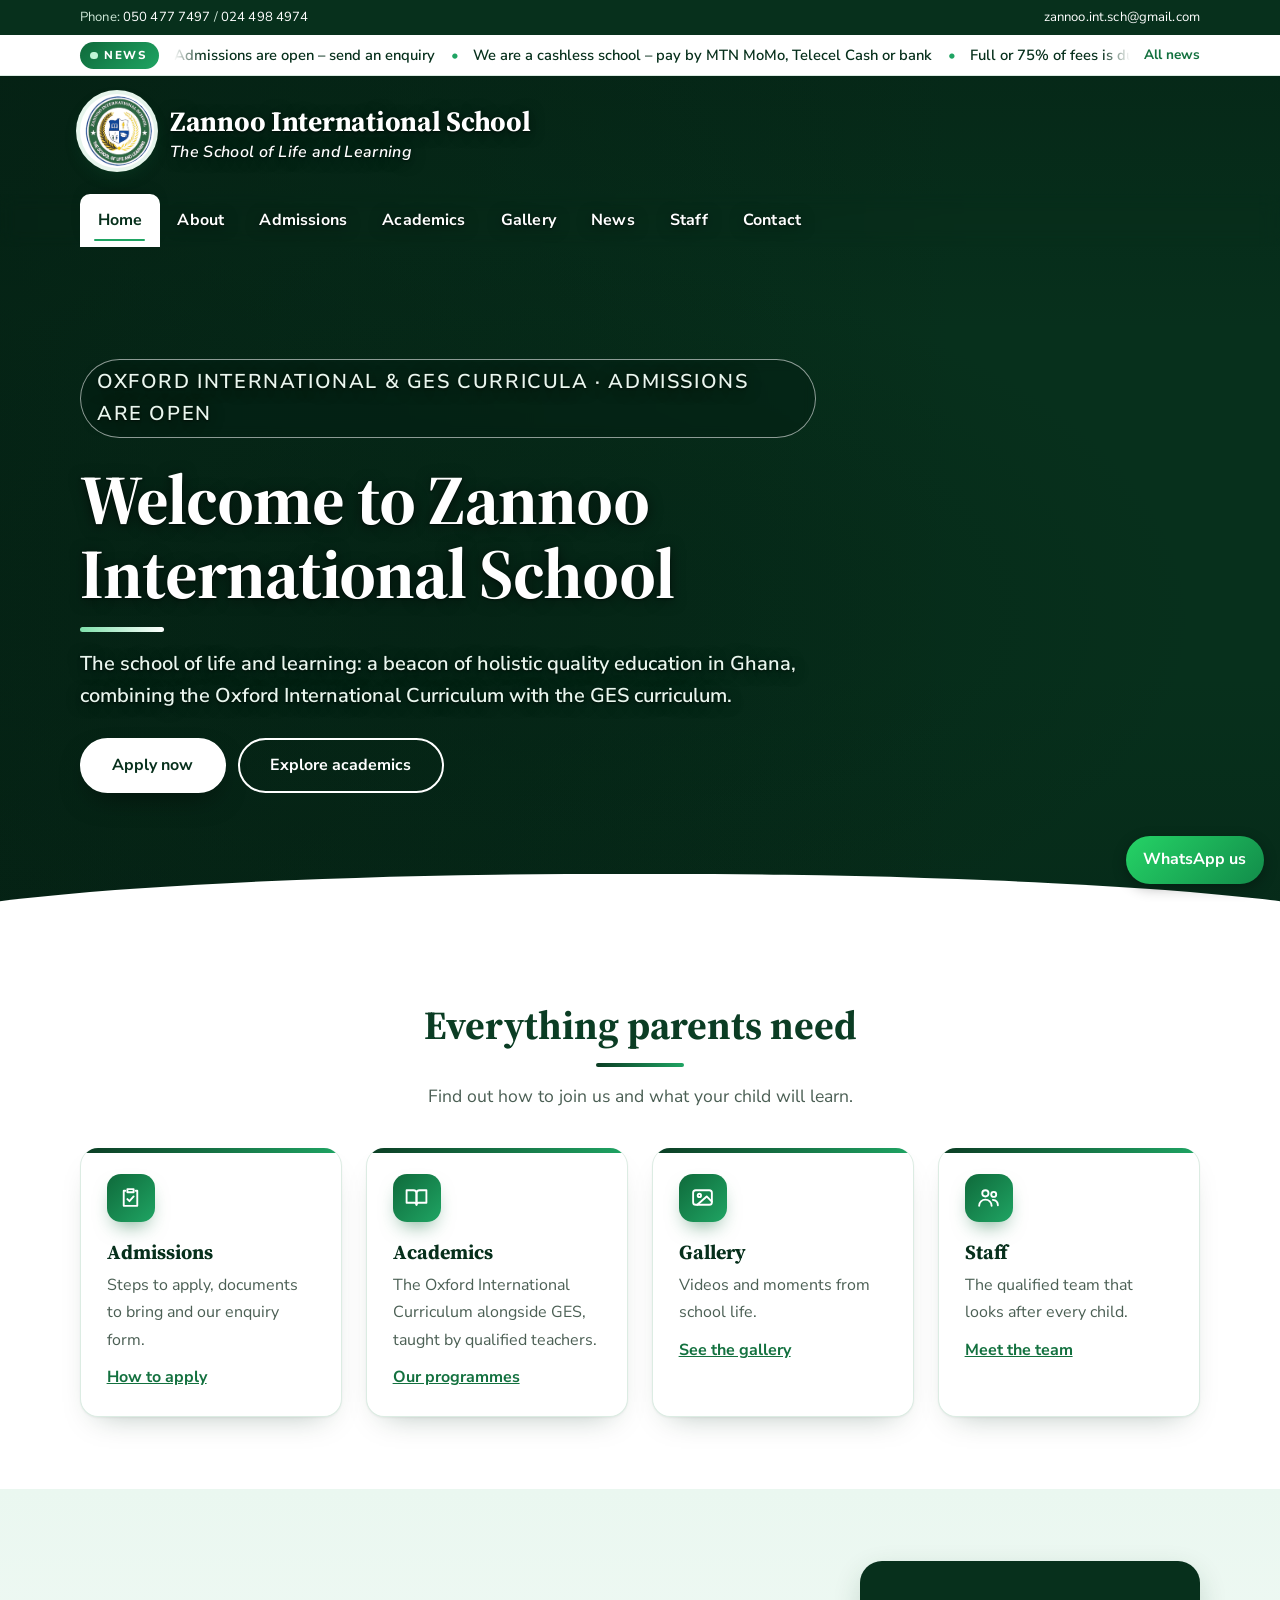
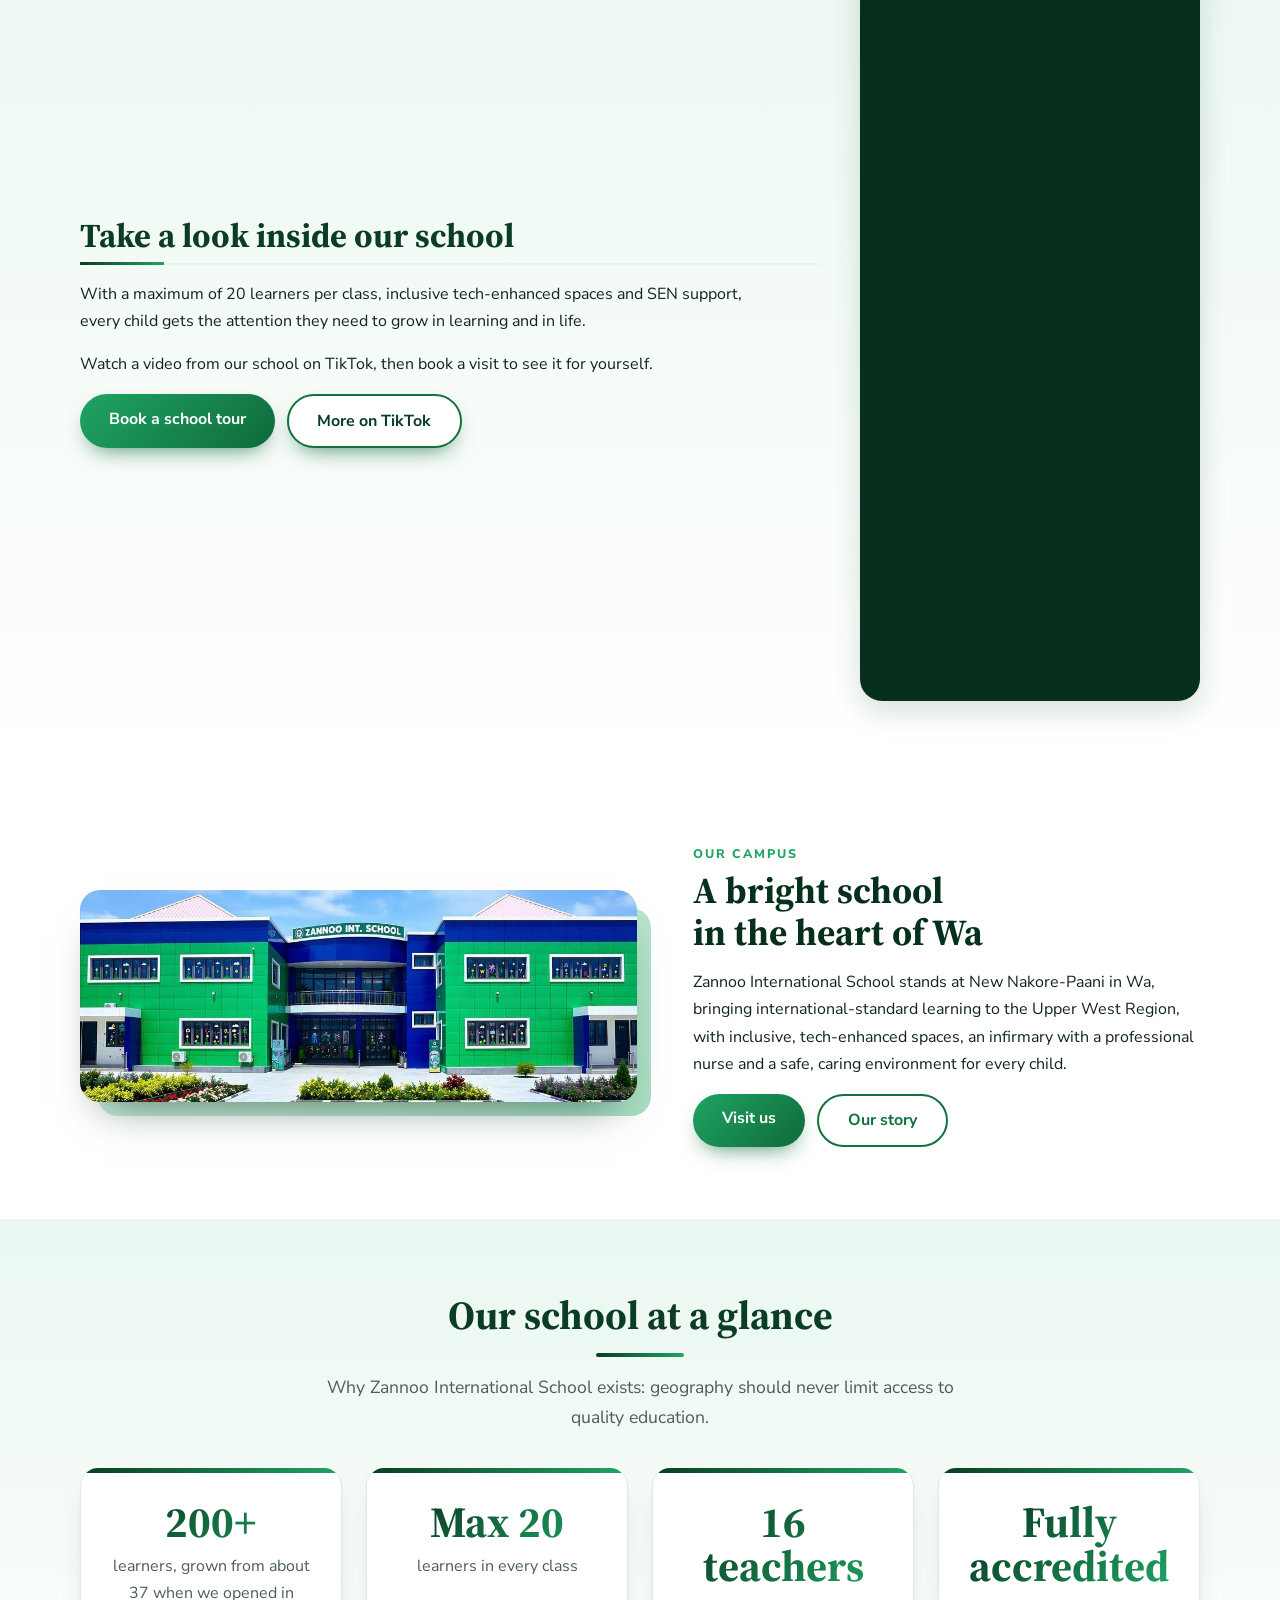
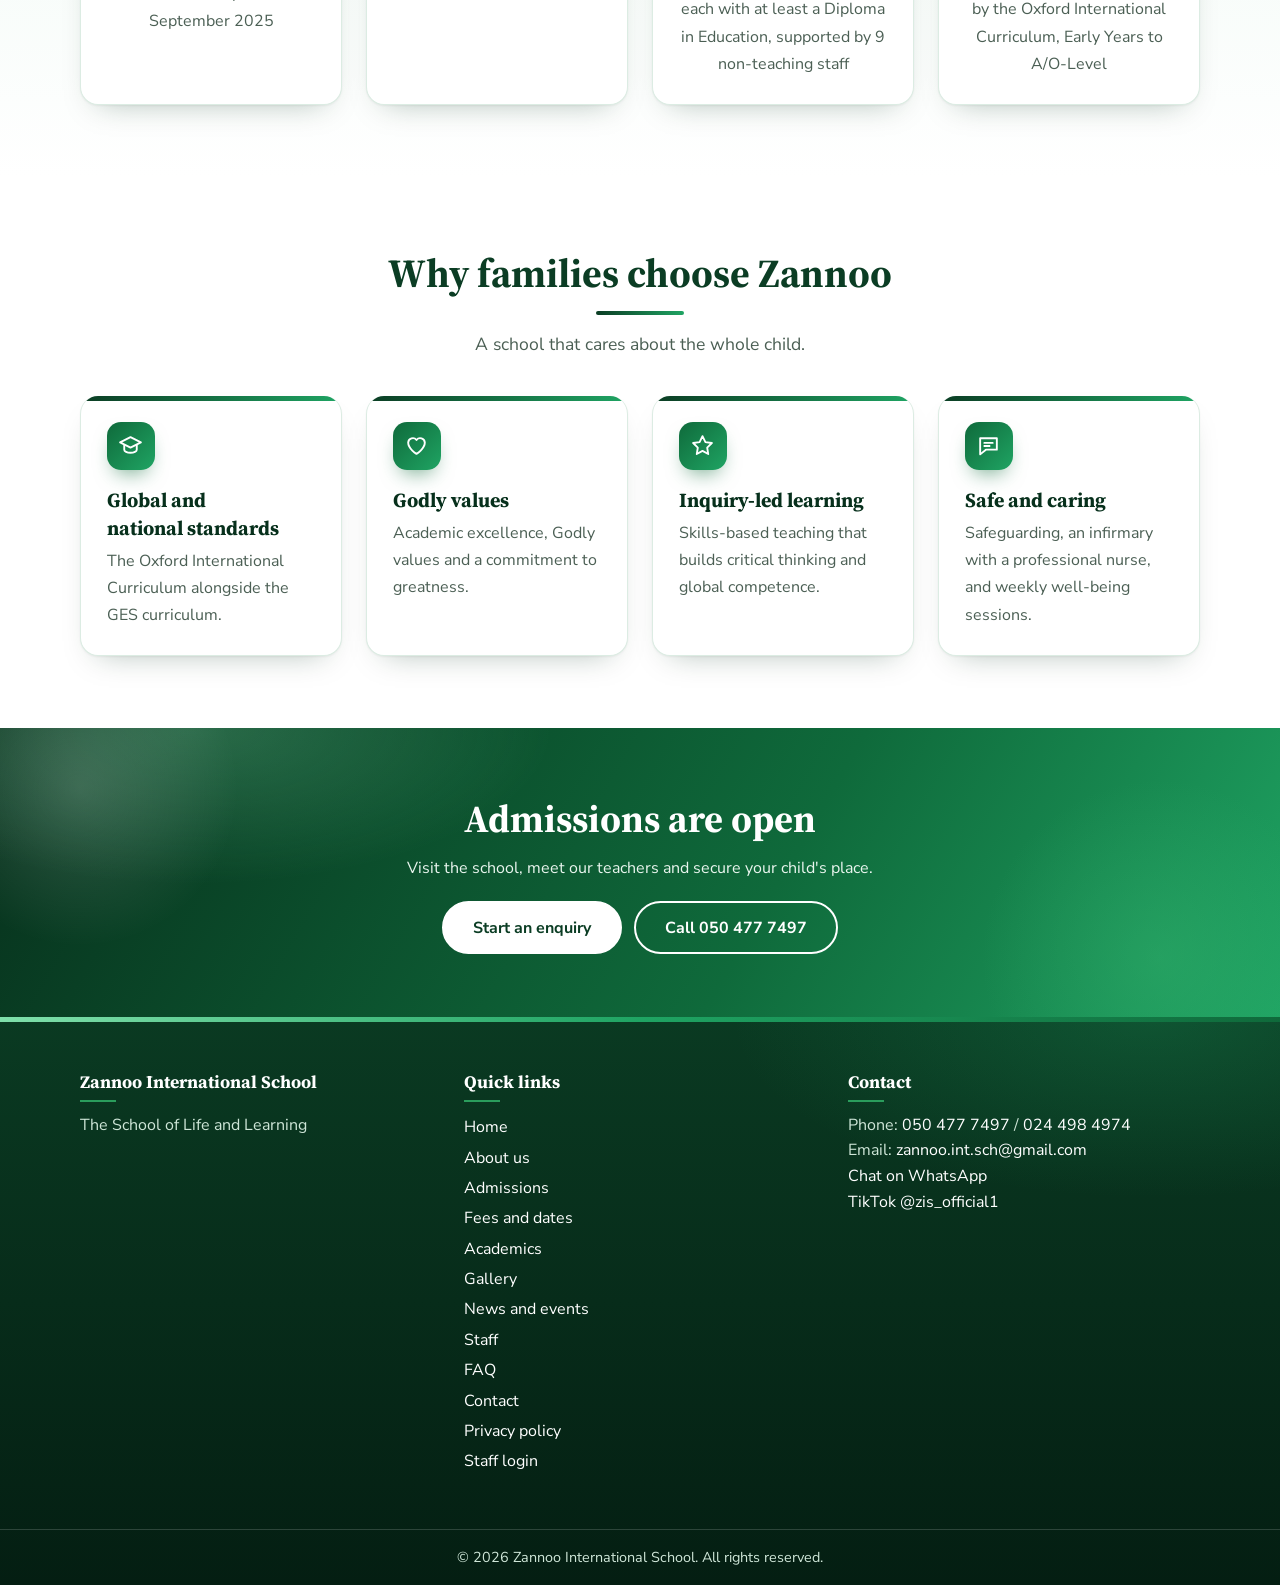
==== index.html @ ec0e0878 "Add files via upload" ====
<!DOCTYPE html>
<html lang="en">
<head>
<meta charset="utf-8">
<meta name="viewport" content="width=device-width, initial-scale=1">
<meta name="theme-color" content="#0b3d24">
<title>Zannoo International School | The School of Life and Learning</title>
<meta name="description" content="Zannoo International School, the school of life and learning. Admissions, academics and school life.">
<meta property="og:type" content="website"><meta property="og:site_name" content="Zannoo International School"><meta property="og:title" content="Zannoo International School | The School of Life and Learning"><meta property="og:description" content="Zannoo International School, the school of life and learning. Admissions, academics and school life.">
<link rel="icon" href="logo.png" type="image/png">
<link rel="preconnect" href="https://fonts.googleapis.com">
<link rel="preconnect" href="https://fonts.gstatic.com" crossorigin>
<link rel="stylesheet" href="https://fonts.googleapis.com/css2?family=Nunito+Sans:wght@400;600;700&family=Source+Serif+4:ital,wght@0,600;0,700;1,400&display=swap">
<link rel="stylesheet" href="styles.css">
</head>
<body>
<a class="skip" href="#main">Skip to content</a>
<div class="topbar"><div class="wrap">
  <span>Phone: <a href="tel:+233504777497">050 477 7497</a> / <a href="tel:+233244984974">024 498 4974</a></span>
  <span><a href="mailto:zannoo.int.sch@gmail.com">zannoo.int.sch@gmail.com</a></span>
</div></div>
<div class="newsbar" role="region" aria-label="School news"><div class="wrap">
  <span class="nb-label">News</span>
  <div class="nb-track"><div class="nb-move">
    <a href="admissions.html#enquire">Admissions are open &ndash; send an enquiry</a>
    <a href="fees.html#pay">We are a cashless school &ndash; pay by MTN MoMo, Telecel Cash or bank</a>
    <a href="fees.html#policy">Full or 75% of fees is due on or before reopening</a>
    <a href="https://www.tiktok.com/@zis_official1" target="_blank" rel="noopener">Follow our school on TikTok @zis_official1</a>
    <a href="admissions.html#uniform">Dress code and school rules</a>
    <a href="admissions.html#enquire" aria-hidden="true" tabindex="-1">Admissions are open &ndash; send an enquiry</a>
    <a href="fees.html#pay" aria-hidden="true" tabindex="-1">We are a cashless school &ndash; pay by MTN MoMo, Telecel Cash or bank</a>
    <a href="fees.html#policy" aria-hidden="true" tabindex="-1">Full or 75% of fees is due on or before reopening</a>
    <a href="https://www.tiktok.com/@zis_official1" target="_blank" rel="noopener" aria-hidden="true" tabindex="-1">Follow our school on TikTok @zis_official1</a>
    <a href="admissions.html#uniform" aria-hidden="true" tabindex="-1">Dress code and school rules</a>
  </div></div>
  <a class="nb-all" href="news.html">All news</a>
</div></div>
<div class="hero">
  <div class="slides" aria-hidden="true">
    <div class="slide s1"><img class="bg" src="hero-building.jpg" alt=""><img class="fg" src="hero-building.jpg" alt="" fetchpriority="high"></div>
    <div class="slide s2"><img class="bg" src="hero-student.jpg" alt=""><img class="fg" src="hero-student.jpg" alt="" loading="lazy"></div>
  </div>
  <!-- To use the school's own video later: upload it here (MP4, under 15 MB) and replace the two images above with:
  <video autoplay muted loop playsinline poster="hero-building.jpg" aria-hidden="true" tabindex="-1"><source src="school.mp4" type="video/mp4"></video> -->
  <div class="in">
<header class="wrap brand">
  <a href="index.html" aria-label="Zannoo International School home"><img src="logo.png" width="68" height="68" alt="Zannoo International School crest"></a>
  <div><h1>Zannoo International School</h1><p>The School of Life and Learning</p></div>
</header>
<nav class="nav" aria-label="Main"><div class="wrap">
  <button class="nav-toggle" aria-expanded="false" aria-controls="menu">Menu</button>
  <ul id="menu"><li><a href="index.html" aria-current="page">Home</a></li><li><a href="about.html">About</a></li><li><a href="admissions.html">Admissions</a></li><li><a href="academics.html">Academics</a></li><li><a href="gallery.html">Gallery</a></li><li><a href="news.html">News</a></li><li><a href="staff.html">Staff</a></li><li><a href="contact.html">Contact</a></li></ul>
</div></nav>
    <div class="wrap hero-body">
      <p class="eyebrow">Oxford International &amp; GES Curricula &middot; Admissions are open</p>
      <h2>Welcome to Zannoo International School</h2>
      <p>The school of life and learning: a beacon of holistic quality education in Ghana, combining the Oxford International Curriculum with the GES curriculum.</p>
      <div class="btns"><a class="btn light" href="admissions.html#enquire">Apply now</a><a class="btn line" href="academics.html">Explore academics</a></div>
    </div>
  </div>
</div>
<main id="main">
<section class="full"><div class="wrap">
  <h3>Everything parents need</h3><p class="lede">Find out how to join us and what your child will learn.</p>
  <div class="cards">
    <div class="card"><span class="ico" aria-hidden="true"><svg viewBox="0 0 24 24"><path d="M9 4h6v3H9z"/><path d="M7 5.5H5.5V20h13V5.5H17"/><path d="M9 13.5l2 2 4-4.5"/></svg></span><h4>Admissions</h4><p>Steps to apply, documents to bring and our enquiry form.</p><a class="more" href="admissions.html">How to apply</a></div>
    <div class="card"><span class="ico" aria-hidden="true"><svg viewBox="0 0 24 24"><path d="M2.5 5h6.5a3 3 0 0 1 3 3v11a2 2 0 0 0-2-2H2.5z"/><path d="M21.5 5H15a3 3 0 0 0-3 3v11a2 2 0 0 1 2-2h7.5z"/></svg></span><h4>Academics</h4><p>The Oxford International Curriculum alongside GES, taught by qualified teachers.</p><a class="more" href="academics.html">Our programmes</a></div>
    <div class="card"><span class="ico" aria-hidden="true"><svg viewBox="0 0 24 24"><rect x="3" y="5" width="18" height="14" rx="2.5"/><circle cx="9" cy="10" r="1.6"/><path d="M21 16l-5-5-9 8"/></svg></span><h4>Gallery</h4><p>Videos and moments from school life.</p><a class="more" href="gallery.html">See the gallery</a></div>
    <div class="card"><span class="ico" aria-hidden="true"><svg viewBox="0 0 24 24"><circle cx="9" cy="8" r="3"/><path d="M3 20c0-3.6 2.7-6 6-6s6 2.4 6 6"/><circle cx="17" cy="9" r="2.4"/><path d="M16.2 14.3c2.9.3 4.8 2.3 4.8 5.2"/></svg></span><h4>Staff</h4><p>The qualified team that looks after every child.</p><a class="more" href="staff.html">Meet the team</a></div>
  </div></div></section>
<section class="full tint"><div class="wrap split">
  <div><h3>Take a look inside our school</h3>
  <p>With a maximum of 20 learners per class, inclusive tech-enhanced spaces and SEN support, every child gets the attention they need to grow in learning and in life.</p>
  <p>Watch a video from our school on TikTok, then book a visit to see it for yourself.</p>
  <div class="btns"><a class="btn" href="admissions.html#enquire">Book a school tour</a><a class="btn" style="background:#fff;color:var(--green-900);border:2px solid var(--green-700)" href="https://www.tiktok.com/@zis_official1" target="_blank" rel="noopener">More on TikTok</a></div></div>
  <div class="tt"><iframe src="https://www.tiktok.com/embed/v2/7689522445824314632" title="Zannoo International School video on TikTok" loading="lazy" allowfullscreen allow="encrypted-media; fullscreen"></iframe></div>
</div></section>
<section class="full"><div class="wrap campus">
  <figure class="frame"><img src="building.jpg" width="990" height="377" alt="The Zannoo International School building at New Nakore-Paani, Wa" loading="lazy"></figure>
  <div><p class="kicker">Our campus</p><h3>A bright school in the heart of Wa</h3>
  <p>Zannoo International School stands at New Nakore-Paani in Wa, bringing international-standard learning to the Upper West Region, with inclusive, tech-enhanced spaces, an infirmary with a professional nurse and a safe, caring environment for every child.</p>
  <div class="btns"><a class="btn" href="contact.html">Visit us</a><a class="btn ghost" href="about.html">Our story</a></div></div>
</div></section>
<section class="full tint"><div class="wrap">
  <h3>Our school at a glance</h3><p class="lede">Why Zannoo International School exists: geography should never limit access to quality education.</p>
  <div class="cards">
    <div class="card stat"><h4>200+</h4><p>learners, grown from about 37 when we opened in September 2025</p></div>
    <div class="card stat"><h4>Max 20</h4><p>learners in every class</p></div>
    <div class="card stat"><h4>16 teachers</h4><p>each with at least a Diploma in Education, supported by 9 non-teaching staff</p></div>
    <div class="card stat"><h4>Fully accredited</h4><p>by the Oxford International Curriculum, Early Years to A/O-Level</p></div>
  </div></div></section>
<section class="full"><div class="wrap">
  <h3>Why families choose Zannoo</h3><p class="lede">A school that cares about the whole child.</p>
  <div class="cards">
    <div class="card"><span class="ico" aria-hidden="true"><svg viewBox="0 0 24 24"><path d="M2 9l10-5 10 5-10 5z"/><path d="M6 11.5V16c0 1.6 2.7 3 6 3s6-1.4 6-3v-4.5"/></svg></span><h4>Global and national standards</h4><p>The Oxford International Curriculum alongside the GES curriculum.</p></div>
    <div class="card"><span class="ico" aria-hidden="true"><svg viewBox="0 0 24 24"><path d="M12 20s-8-4.8-8-10.8A4.5 4.5 0 0 1 12 6.7a4.5 4.5 0 0 1 8 2.5C20 15.200 12 20 12 20z"/></svg></span><h4>Godly values</h4><p>Academic excellence, Godly values and a commitment to greatness.</p></div>
    <div class="card"><span class="ico" aria-hidden="true"><svg viewBox="0 0 24 24"><path d="M12 3l2.8 5.7 6.2.9-4.5 4.4 1 6.2L12 17.2l-5.5 3 1-6.2L3 9.6l6.2-.9z"/></svg></span><h4>Inquiry-led learning</h4><p>Skills-based teaching that builds critical thinking and global competence.</p></div>
    <div class="card"><span class="ico" aria-hidden="true"><svg viewBox="0 0 24 24"><path d="M4 5h16v11H9.5L4 20.5z"/><path d="M8 9.5h8M8 12.5h5"/></svg></span><h4>Safe and caring</h4><p>Safeguarding, an infirmary with a professional nurse, and weekly well-being sessions.</p></div>
  </div></div></section>
<section class="cta"><h3>Admissions are open</h3><p>Visit the school, meet our teachers and secure your child's place.</p>
  <div class="btns" style="justify-content:center"><a class="btn light" href="admissions.html#enquire">Start an enquiry</a><a class="btn line" href="tel:+233504777497">Call 050 477 7497</a></div></section>
</main>
<footer>
  <div class="wrap">
    <div><h4>Zannoo International School</h4><p>The School of Life and Learning</p></div>
    <div><h4>Quick links</h4><ul><li><a href="index.html">Home</a></li><li><a href="about.html">About us</a></li><li><a href="admissions.html">Admissions</a></li><li><a href="fees.html">Fees and dates</a></li><li><a href="academics.html">Academics</a></li><li><a href="gallery.html">Gallery</a></li><li><a href="news.html">News and events</a></li><li><a href="staff.html">Staff</a></li><li><a href="faq.html">FAQ</a></li><li><a href="contact.html">Contact</a></li><li><a href="privacy.html">Privacy policy</a></li><li><a href="admin.html">Staff login</a></li></ul></div>
    <div id="contact"><h4>Contact</h4><p>Phone: <a href="tel:+233504777497">050 477 7497</a> / <a href="tel:+233244984974">024 498 4974</a><br>Email: <a href="mailto:zannoo.int.sch@gmail.com">zannoo.int.sch@gmail.com</a></p>
    <p><a href="https://wa.me/233504777497?text=Hello%20Zannoo%20International%20School" target="_blank" rel="noopener">Chat on WhatsApp</a><br><a href="https://www.tiktok.com/@zis_official1" target="_blank" rel="noopener">TikTok @zis_official1</a></p></div>
  </div>
  <p class="copy">&copy; <span id="yr"></span> Zannoo International School. All rights reserved.</p>
</footer>
<a class="floatwa" href="https://wa.me/233504777497?text=Hello%20Zannoo%20International%20School" target="_blank" rel="noopener" aria-label="Chat with the school on WhatsApp">WhatsApp us</a>
<script>document.getElementById('yr').textContent=new Date().getFullYear();</script>
<script src="config.js"></script>
<script src="script.js"></script>
</body>
</html>
---- styles.css ----
/* Zannoo International School - shared styles (use on every page) */
:root{
  --green-900:#0b3d24; --green-700:#13713f; --green-500:#2a9d5c; --green-100:#e3f3ea; --green-50:#f3faf6;
  --blue-950:#052316; --blue-900:#0b3d24; --blue-700:#13713f; --blue-600:#1b8a50; --blue-500:#34b26e; --blue-100:#d6ecdf; --blue-50:#f2faf5;
  --ink:#10261b; --muted:#4b5f54; --line:#d9e6de; --white:#fff;
  --shadow-sm:0 1px 3px rgba(11,61,36,.08),0 1px 2px rgba(11,61,36,.06);
  --shadow-md:0 10px 28px rgba(11,61,36,.16);
  --radius:12px;
  --serif:"Source Serif 4",Georgia,"Times New Roman",serif;
  --sans:"Nunito Sans",system-ui,-apple-system,"Segoe UI",Arial,sans-serif;
}
*{box-sizing:border-box}
html{scroll-behavior:smooth}
@media (prefers-reduced-motion:reduce){html{scroll-behavior:auto}*{transition:none!important}}
body{margin:0;font:1rem/1.6 var(--sans);color:var(--ink);background:var(--white)}
img{max-width:100%}
a{color:var(--green-700)}
:focus-visible{outline:3px solid var(--green-500);outline-offset:2px}
.wrap{width:min(1120px,100% - 2rem);margin-inline:auto}

/* top strip + header */
.topbar{background:var(--green-900);color:#dcefe3;font-size:.875rem}
.topbar .wrap{display:flex;flex-wrap:wrap;gap:.25rem 1.5rem;justify-content:space-between;padding:.5rem 0}
.topbar a{color:#fff;text-decoration:none}
.brand{display:flex;align-items:center;gap:1rem;padding:1rem 0}
.crest{width:56px;height:56px;border-radius:50%;background:var(--green-700);color:#fff;display:grid;place-items:center;font:700 1.5rem var(--serif);flex:none}
.brand h1{margin:0;font:700 1.5rem/1.15 var(--serif);color:var(--green-900)}
.brand p{margin:.15rem 0 0;color:var(--muted);font-style:italic}
.nav{background:var(--green-700);position:sticky;top:0;z-index:10}
.nav ul{list-style:none;margin:0;padding:0;display:flex;flex-wrap:wrap}
.nav a{display:block;padding:.85rem 1.1rem;color:#fff;text-decoration:none;font-weight:600}
.nav a:hover{background:var(--green-900)}
.nav a[aria-current="page"]{background:var(--white);color:var(--green-900)}
.nav-toggle{display:none;background:none;border:0;color:#fff;font:600 1rem var(--sans);padding:.85rem 0;cursor:pointer}
@media (max-width:720px){
  .nav-toggle{display:block}
  .nav ul{display:none;flex-direction:column}
  .nav ul.open{display:flex}
}

/* page banner */
.banner{background:var(--green-50);border-bottom:1px solid var(--line)}
.banner .wrap{padding:2.5rem 0}
.crumbs{font-size:.9rem;color:var(--muted);margin:0 0 .5rem}
.banner h2{margin:0 0 .5rem;font:700 clamp(1.9rem,4vw,2.75rem)/1.1 var(--serif);color:var(--green-900)}
.banner p{margin:0;max-width:60ch;color:var(--muted);font-size:1.1rem}

/* layout: content + side panel, like school portal pages */
.page{display:grid;grid-template-columns:minmax(0,1fr) 300px;gap:3rem;padding:3rem 0}
@media (max-width:900px){.page{grid-template-columns:1fr;gap:2rem}}
section{margin-bottom:3rem}
section h3{font:700 1.6rem/1.2 var(--serif);color:var(--green-900);margin:0 0 1rem;padding-bottom:.5rem;border-bottom:2px solid var(--green-100)}
section p{max-width:68ch}

/* admission steps (a real sequence, so numbered) */
.steps{list-style:none;margin:0;padding:0;counter-reset:s}
.steps li{counter-increment:s;display:grid;grid-template-columns:2.5rem 1fr;gap:1rem;padding:1rem 0;border-bottom:1px solid var(--line)}
.steps li::before{content:counter(s);width:2.5rem;height:2.5rem;border-radius:50%;background:var(--green-700);color:#fff;display:grid;place-items:center;font-weight:700}
.steps strong{display:block}
.steps span{color:var(--muted)}

.checks{list-style:none;margin:0;padding:0;columns:2 260px;column-gap:2rem}
.checks li{padding:.35rem 0 .35rem 1.6rem;position:relative;break-inside:avoid}
.checks li::before{content:"";position:absolute;left:.2rem;top:.8rem;width:.55rem;height:.3rem;border-left:2px solid var(--green-500);border-bottom:2px solid var(--green-500);transform:rotate(-45deg)}

.note{background:var(--green-50);border-left:4px solid var(--green-500);padding:1rem 1.25rem;max-width:68ch}

/* side panel */
.aside{align-self:start;position:sticky;top:4.5rem;display:grid;gap:1.25rem}
.panel{border:1px solid var(--line);border-radius:6px;padding:1.25rem}
.panel h4{margin:0 0 .5rem;font:700 1.15rem var(--serif);color:var(--green-900)}
.panel ul{margin:0;padding-left:1.1rem}
.panel.solid{background:var(--green-700);border-color:var(--green-700);color:#fff}
.panel.solid h4{color:#fff}
.panel.solid a{color:#fff}
@media (max-width:900px){.aside{position:static}}

/* enquiry form */
form{display:grid;gap:1rem;max-width:640px}
.row{display:grid;grid-template-columns:1fr 1fr;gap:1rem}
@media (max-width:560px){.row{grid-template-columns:1fr}}
label{display:grid;gap:.3rem;font-weight:600}
input,select,textarea{font:inherit;padding:.65rem .75rem;border:1px solid #9db8a8;border-radius:4px;background:#fff;color:var(--ink)}
input[aria-invalid="true"],select[aria-invalid="true"]{border-color:#b3261e}
.err{color:#b3261e;font-weight:400;font-size:.9rem;min-height:1.1em}
.btn{justify-self:start;background:var(--green-700);color:#fff;border:0;border-radius:4px;padding:.8rem 1.6rem;font:700 1rem var(--sans);cursor:pointer}
.btn:hover{background:var(--green-900)}
.success{background:var(--green-100);border:1px solid var(--green-500);padding:1rem 1.25rem;border-radius:4px;max-width:640px}

/* footer */
footer{background:var(--green-900);color:#cfe6d8;margin-top:2rem}
footer .wrap{display:grid;grid-template-columns:repeat(auto-fit,minmax(220px,1fr));gap:2rem;padding:2.5rem 0}
footer h4{margin:0 0 .5rem;color:#fff;font:700 1.1rem var(--serif)}
footer a{color:#fff}
footer p,footer ul{margin:0;padding:0;list-style:none}
footer li{padding:.15rem 0}
.copy{border-top:1px solid #1f5b3b;text-align:center;padding:1rem;font-size:.9rem}

/* ---- additions: logo, hero, cards, extra pages ---- */
.brand img{width:68px;height:68px;flex:none}
.skip{position:absolute;left:-999px;top:0;background:#fff;color:var(--green-900);padding:.6rem 1rem;z-index:50}
.skip:focus{left:.5rem;top:.5rem}
.hero{position:relative;color:#fff;background:var(--green-900);overflow:hidden}
.hero video{position:absolute;inset:0;width:100%;height:100%;object-fit:cover}
.hero::before{content:"";position:absolute;inset:0;z-index:1;background:linear-gradient(180deg,rgba(7,40,22,.8),rgba(11,61,36,.55) 50%,rgba(7,40,22,.88))}
.hero>.in{position:relative;z-index:2}
.hero .brand h1,.hero .brand p{color:#fff}
.hero .nav{background:transparent;position:relative}
.hero .nav a:hover{background:rgba(255,255,255,.18)}
.hero .nav a[aria-current="page"]{background:#fff;color:var(--green-900)}
.hero-body{padding:clamp(3rem,10vw,7rem) 0 clamp(3.5rem,10vw,6.5rem);max-width:46rem}
.hero-body h2{margin:0 0 1rem;font:700 clamp(2.2rem,6vw,4rem)/1.05 var(--serif)}
.hero-body p{font-size:1.2rem;color:#e3f4ea;margin:0 0 1.6rem}
.btns{display:flex;flex-wrap:wrap;gap:.75rem}
.btn.light{background:#fff;color:var(--green-900)}
.btn.light:hover{background:var(--green-100)}
.btn.line{background:transparent;color:#fff;border:2px solid #fff}
.btn.line:hover{background:rgba(255,255,255,.18)}
.btn.wa{background:#1da851}
.vpause{position:absolute;right:1rem;bottom:1rem;z-index:3;background:rgba(0,0,0,.5);color:#fff;border:1px solid rgba(255,255,255,.6);border-radius:20px;padding:.35rem .9rem;font:600 .85rem var(--sans);cursor:pointer}
.full{padding:3rem 0}
.full.tint{background:var(--green-50)}
.full h3{font:700 clamp(1.6rem,3.5vw,2.1rem)/1.2 var(--serif);color:var(--green-900);margin:0 0 .5rem}
.lede{color:var(--muted);max-width:62ch;margin:0 0 1.5rem}
.cards{display:grid;grid-template-columns:repeat(auto-fit,minmax(230px,1fr));gap:1.25rem}
.card{background:#fff;border:1px solid var(--line);border-top:4px solid var(--green-700);border-radius:6px;padding:1.25rem}
.card h4{margin:0 0 .4rem;font:700 1.15rem var(--serif);color:var(--green-900)}
.card p{margin:0;color:var(--muted)}
.card a.more{display:inline-block;margin-top:.7rem;font-weight:700}
.split{display:grid;grid-template-columns:1fr 340px;gap:2.5rem;align-items:center}
@media (max-width:820px){.split{grid-template-columns:1fr}}
.tt{width:100%;max-width:340px;height:min(740px,135vw);margin:0 auto;border-radius:12px;overflow:hidden;background:var(--green-900)}
.tt iframe{width:100%;height:100%;border:0;display:block}
.table{width:100%;border-collapse:collapse}
.table th,.table td{text-align:left;padding:.7rem .9rem;border-bottom:1px solid var(--line)}
.table th{background:var(--green-700);color:#fff}
.scroll{overflow-x:auto}
.cta{background:var(--green-700);color:#fff;text-align:center;padding:2.5rem 1rem}
.cta h3{color:#fff;font:700 1.8rem var(--serif);margin:0 0 .5rem}
.cta p{margin:0 0 1.2rem;color:#e3f4ea}
.floatwa{position:fixed;right:1rem;bottom:calc(1rem + env(safe-area-inset-bottom,0px));z-index:40;background:#1da851;color:#fff;text-decoration:none;font-weight:700;padding:.7rem 1.1rem;border-radius:30px;box-shadow:0 4px 14px rgba(0,0,0,.3)}
.sent-actions{display:flex;flex-wrap:wrap;gap:.6rem;margin-top:.8rem}
.page.one{grid-template-columns:1fr}
@media (prefers-reduced-motion:reduce){.hero video{display:none}}
/* fixes after visual check */
.brand img{background:#fff;border-radius:50%;padding:2px}
.hero-body{max-width:none}
.hero-body h2,.hero-body p{max-width:46rem}
a.btn{display:inline-block;text-decoration:none;text-align:center}
.hero .nav ul{gap:0}

/* added pages */
.fill{background:#fff3b0;color:#4a3b00;padding:0 .3em;border-radius:3px}
.faq details{border:1px solid #cfe3d6;border-radius:8px;margin:0 0 .6rem;background:#fff}
.faq summary{cursor:pointer;padding:.85rem 1rem;font-weight:700;color:var(--green-900)}
.faq details[open] summary{border-bottom:1px solid #cfe3d6}
.faq details p{margin:0;padding:.85rem 1rem}
.item{border-left:4px solid var(--green-700);padding:.2rem 0 .2rem 1rem;margin:0 0 1.2rem}
.item h4{margin:0 0 .3rem}
.item p{margin:0}
.hp{position:absolute;left:-9999px;height:0;width:0;opacity:0}

/* ================= THEME v2: green + white =================
   Colours live in :root at the top of this file. Delete this block to go back to the old look. */
body{-webkit-font-smoothing:antialiased}
a{color:var(--blue-700)}
a:hover{color:var(--blue-900)}
:focus-visible{outline:3px solid var(--blue-500)}
section p{line-height:1.7}

/* top strip, header, navigation (blue) */
.topbar{background:var(--blue-950);color:#cfe8d8}
.topbar a{color:#fff}
.topbar a:hover{color:#8fe0b0}
.brand p{color:var(--blue-700);font-weight:600}
.brand img{box-shadow:var(--shadow-sm)}
.nav{background:linear-gradient(90deg,var(--blue-900),var(--blue-700));box-shadow:var(--shadow-md)}
.nav a{position:relative;transition:background .25s,color .25s}
.nav a:hover{background:rgba(255,255,255,.14)}
.nav a::after{content:"";position:absolute;left:.9rem;right:.9rem;bottom:.4rem;height:2px;border-radius:2px;background:var(--green-500);transform:scaleX(0);transition:transform .25s}
.nav a:hover::after,.nav a[aria-current="page"]::after{transform:scaleX(1)}
.nav a[aria-current="page"],.hero .nav a[aria-current="page"]{background:#fff;color:var(--blue-900)}
.hero .nav{background:transparent;box-shadow:none}
.nav-toggle::before{content:"\2630  "}

/* hero */
.hero{background:var(--blue-950)}
.hero::before{background:linear-gradient(180deg,rgba(5,35,22,.84),rgba(11,61,36,.5) 50%,rgba(5,35,22,.9))}
.hero-body p{color:#e9f6ee}
.vpause:hover{background:rgba(0,0,0,.75)}

/* page banner and headings */
.banner{background:linear-gradient(135deg,var(--blue-50),#fff 60%,var(--green-50))}
.crumbs a{color:var(--blue-700)}
.banner h2{color:var(--green-900)}
.banner h2::after{content:"";display:block;width:64px;height:4px;border-radius:2px;margin-top:.8rem;background:linear-gradient(90deg,var(--green-700),var(--blue-600))}
section h3{border-bottom:2px solid var(--blue-100);position:relative}
section h3::after{content:"";position:absolute;left:0;bottom:-2px;width:64px;height:2px;background:var(--green-700)}
.full.tint{background:linear-gradient(180deg,var(--blue-50),#fff)}

/* buttons */
.btn{background:var(--green-700);border-radius:8px;box-shadow:var(--shadow-sm);transition:transform .2s,box-shadow .2s,background .2s,color .2s}
.btn:hover{background:var(--green-900);transform:translateY(-2px);box-shadow:var(--shadow-md);color:#fff}
.btn:active{transform:none}
.btn.light{background:#fff;color:var(--green-900)}
.btn.light:hover{background:var(--blue-50);color:var(--green-900)}
.btn.line:hover{background:rgba(255,255,255,.18)}
.btn.wa:hover{background:#168a43}
.floatwa{transition:transform .2s,box-shadow .2s}
.floatwa:hover{transform:translateY(-2px);box-shadow:0 8px 20px rgba(0,0,0,.35);color:#fff}

/* cards, panels, notes, tables, faq */
.card{border-radius:var(--radius);box-shadow:var(--shadow-sm);transition:transform .25s,box-shadow .25s,border-color .25s}
.card:hover{transform:translateY(-4px);box-shadow:var(--shadow-md);border-top-color:var(--blue-600)}
.card a.more:hover{text-decoration:underline}
.panel{border-radius:var(--radius);box-shadow:var(--shadow-sm);background:#fff}
.panel.solid{background:linear-gradient(160deg,var(--blue-900),var(--blue-700));border-color:transparent}
.panel.solid a:hover{color:#8fe0b0}
.note{background:var(--blue-50);border-left-color:var(--blue-600);border-radius:0 8px 8px 0}
.table th{background:var(--blue-900)}
.table tbody tr:nth-child(even){background:var(--blue-50)}
.table tbody tr:hover{background:var(--green-50)}
.scroll{border-radius:var(--radius)}
.faq details{border-color:var(--line);border-radius:var(--radius);box-shadow:var(--shadow-sm)}
.faq details[open] summary{background:var(--blue-50);border-bottom-color:var(--line);border-radius:var(--radius) var(--radius) 0 0}
.faq summary:hover{color:var(--blue-700)}
.item{border-left-color:var(--blue-600)}
.tt{background:var(--blue-950);box-shadow:var(--shadow-md)}
.success{background:var(--green-50);border-radius:var(--radius)}

/* forms */
input,select,textarea{border-color:#a8c4b3;border-radius:8px;transition:border-color .2s,box-shadow .2s}
input:focus,select:focus,textarea:focus{outline:none;border-color:var(--blue-600);box-shadow:0 0 0 3px rgba(27,138,80,.22)}

/* call to action and footer */
.cta{background:linear-gradient(120deg,var(--green-900),var(--green-700) 55%,var(--blue-700))}
.cta p{color:#eaf6ef}
footer{background:linear-gradient(180deg,var(--blue-900),var(--blue-950));color:#cfe6d8;border-top:4px solid var(--green-700)}
footer h4{position:relative;padding-bottom:.45rem;margin-bottom:.7rem}
footer h4::after{content:"";position:absolute;left:0;bottom:0;width:36px;height:2px;background:var(--green-500)}
footer a{text-decoration:none}
footer a:hover{color:#8fe0b0;text-decoration:underline}
.copy{border-top:1px solid rgba(255,255,255,.16)}

/* tablet and phone */
@media (max-width:1000px){.nav a{padding:.8rem .7rem;font-size:.95rem}.nav a::after{left:.7rem;right:.7rem}}
@media (max-width:720px){
  .nav ul.open a{border-top:1px solid rgba(255,255,255,.14)}
  .nav ul.open a::after{display:none}
  .brand h1{font-size:1.25rem}
}
@media (max-width:560px){
  .topbar .wrap{justify-content:center;text-align:center;font-size:.8rem}
  .banner .wrap{padding:1.75rem 0}
  .page{padding:2rem 0}
  .btns .btn{flex:1 1 100%}
  .full{padding:2.25rem 0}
}

/* ================= THEME v3: premium polish ================= */
.btn{background:linear-gradient(135deg,#1b8a50,var(--green-700))}
.btn:hover{background:linear-gradient(135deg,var(--green-700),var(--green-900))}
.hero .btn{border-radius:999px;padding:.9rem 1.9rem}
.eyebrow{display:inline-block;margin:0 0 1.1rem;padding:.4rem 1rem;border:1px solid rgba(255,255,255,.35);border-radius:999px;background:rgba(255,255,255,.12);-webkit-backdrop-filter:blur(6px);backdrop-filter:blur(6px);font:700 .8rem var(--sans);letter-spacing:.08em;text-transform:uppercase;color:#fff}
.hero-body{padding-bottom:clamp(5.5rem,13vw,8.5rem)}
.hero-body h2{letter-spacing:-.015em;text-shadow:0 2px 20px rgba(0,0,0,.35)}
.hero::after{content:"";position:absolute;left:0;right:0;bottom:-1px;height:56px;background:#fff;clip-path:ellipse(58% 100% at 50% 100%);z-index:2}
.vpause{bottom:4rem}

/* home sections: centred headings, more air */
.full{padding:4.5rem 0}
.full>.wrap>h3{position:relative;text-align:center;border:0;padding-bottom:1rem;margin-bottom:1.1rem;font-size:clamp(1.8rem,4vw,2.5rem)}
.full>.wrap>h3::after{left:50%;margin-left:-32px;height:3px;border-radius:2px;background:linear-gradient(90deg,var(--green-700),var(--blue-600))}
.full>.wrap>.lede{text-align:center;margin-inline:auto;margin-bottom:2.25rem;font-size:1.1rem}

/* cards with icon badges */
.cards{gap:1.5rem}
.card{padding:1.6rem;border-radius:16px}
.card:hover{background:linear-gradient(180deg,#fff,var(--blue-50))}
.ico{display:grid;place-items:center;width:48px;height:48px;border-radius:14px;margin-bottom:1rem;background:linear-gradient(135deg,var(--green-700),var(--blue-600));box-shadow:0 6px 14px rgba(27,138,80,.3)}
.ico svg{width:25px;height:25px;fill:none;stroke:#fff;stroke-width:1.8;stroke-linecap:round;stroke-linejoin:round}
.card h4{font-size:1.25rem}

/* banners and call to action with soft shapes */
.banner{position:relative;overflow:hidden}
.banner::before{content:"";position:absolute;right:-70px;top:-90px;width:340px;height:340px;border-radius:50%;background:radial-gradient(circle,rgba(52,178,110,.2),transparent 70%)}
.banner::after{content:"";position:absolute;right:150px;bottom:-130px;width:290px;height:290px;border-radius:50%;background:radial-gradient(circle,rgba(19,113,63,.15),transparent 70%)}
.banner .wrap{position:relative;z-index:1;padding:3.25rem 0}
.cta{position:relative;overflow:hidden;padding:4rem 1rem}
.cta::before{content:"";position:absolute;left:-80px;top:-100px;width:320px;height:320px;border-radius:50%;background:radial-gradient(circle,rgba(255,255,255,.16),transparent 70%)}
.cta::after{content:"";position:absolute;right:-60px;bottom:-120px;width:360px;height:360px;border-radius:50%;background:radial-gradient(circle,rgba(52,178,110,.4),transparent 70%)}
.cta>*{position:relative;z-index:1}
.cta h3{font-size:clamp(1.7rem,4vw,2.4rem)}
footer .wrap{padding:3.25rem 0}

/* steps, side panels, tables */
.steps li{transition:background .25s}
.steps li:hover{background:var(--blue-50)}
.steps li::before{background:linear-gradient(135deg,var(--green-700),var(--blue-600));box-shadow:0 4px 10px rgba(27,138,80,.28)}
.table{border-radius:var(--radius);overflow:hidden;box-shadow:var(--shadow-sm)}

/* scroll reveal (added by script.js) and back-to-top */
@keyframes rise{from{opacity:0;transform:translateY(22px)}}
.rv{opacity:0}
.rv.in{opacity:1;animation:rise .7s ease backwards}
.totop{position:fixed;left:1rem;bottom:calc(1rem + env(safe-area-inset-bottom,0px));width:44px;height:44px;border:0;border-radius:50%;background:var(--blue-700);color:#fff;font-size:1.25rem;line-height:1;cursor:pointer;box-shadow:var(--shadow-md);opacity:0;pointer-events:none;transition:opacity .25s,transform .2s,background .2s;z-index:40}
.totop.show{opacity:1;pointer-events:auto}
.totop:hover{background:var(--blue-900);transform:translateY(-2px)}
@media (max-width:560px){.full{padding:3rem 0}.banner .wrap{padding:2.25rem 0}.cta{padding:3rem 1rem}}
@media print{.rv{opacity:1}.totop,.floatwa{display:none}}
/* fixes: call-to-action band and footer spacing */
.cta h3{border:0;padding:0;margin:0 0 .6rem}
.cta h3::after{display:none}
.cta p{margin-inline:auto;max-width:56ch}
footer{margin-top:0}
section.full,section.cta{margin-bottom:0}
.btn.light{border:2px solid #fff}

/* ================= THEME v4: green and white only ================= */
/* navigation underline and hover now read clearly on green */
.nav{background:linear-gradient(90deg,#0b3d24,#13713f 60%,#1b8a50)}
.nav a::after{background:#b8ecd0}
.nav a:hover{background:rgba(255,255,255,.16)}
.topbar a:hover,footer a:hover,.panel.solid a:hover{color:#b8ecd0}
/* soft, airy page banners in mint and white */
.banner{background:linear-gradient(135deg,#eaf7f0,#ffffff 55%,#f2faf5)}
.banner h2{color:var(--green-900)}
.banner h2::after{background:linear-gradient(90deg,var(--green-700),var(--green-500))}
section h3{border-bottom-color:var(--green-100)}
/* mint tint sections */
.full.tint{background:linear-gradient(180deg,#eaf7f0,#fff)}
/* cards: clean white, green top edge, gentle mint hover */
.card{border-color:var(--green-100);border-top-color:var(--green-700)}
.card:hover{border-top-color:var(--green-500);background:linear-gradient(180deg,#fff,#f2faf5)}
.ico{background:linear-gradient(135deg,var(--green-700),var(--green-500))}
.steps li:hover{background:#f2faf5}
.steps li::before{background:linear-gradient(135deg,var(--green-700),var(--green-500))}
.panel.solid{background:linear-gradient(160deg,#0b3d24,#13713f)}
.note{background:#f2faf5;border-left-color:var(--green-500)}
.table th{background:var(--green-700)}
.table tbody tr:nth-child(even){background:#f2faf5}
.faq details[open] summary{background:#f2faf5}
.item{border-left-color:var(--green-500)}
.totop{background:var(--green-700)}
.totop:hover{background:var(--green-900)}
/* call to action and footer: deep green to fresh green */
.cta{background:linear-gradient(120deg,#0b3d24,#13713f 60%,#1b8a50)}
footer{background:linear-gradient(180deg,#0b3d24,#052316);border-top:4px solid var(--green-500)}
.footer a,footer a{color:#fff}
/* keep admin and links consistent */
a{color:var(--green-700)}
a:hover{color:var(--green-900)}
.nav a,.btn,.btn:hover,.card a.more,.floatwa{color:inherit}
.nav a{color:#fff}.btn{color:#fff}.btn.light{color:var(--green-900)}.floatwa{color:#fff}
.nav a[aria-current="page"],.hero .nav a[aria-current="page"]{color:var(--green-900)}
.card a.more{color:var(--green-700)}

/* ================= THEME v5: refined green and white ================= */
:root{--mint:#e6f5ec;--leaf:#1fa463;--forest:#07301c;--glow:0 18px 40px -12px rgba(19,113,63,.35)}
::selection{background:#bfe8d1;color:var(--forest)}
body{background:#fff}
h1,h2,h3,h4{text-wrap:balance}

/* header: airy white with a soft mint wash */
.topbar{background:var(--forest);font-size:.82rem;letter-spacing:.01em}
.topbar .wrap{padding:.45rem 0}
.brand{padding:1.1rem 0}
.brand h1{font-size:clamp(1.3rem,2.6vw,1.75rem);letter-spacing:-.01em}
.brand p{color:var(--green-700);letter-spacing:.02em}
.brand img{width:74px;height:74px;box-shadow:0 0 0 4px var(--mint),0 8px 20px -6px rgba(19,113,63,.4)}
body>header.brand,header.brand{position:relative}

/* navigation: sleek green bar with a light pill on the current page */
.nav{background:linear-gradient(95deg,#07301c,#0f6a3b 55%,#1fa463);box-shadow:0 10px 30px -14px rgba(7,48,28,.7);-webkit-backdrop-filter:blur(8px);backdrop-filter:blur(8px)}
.nav a{font-weight:700;letter-spacing:.01em}
.nav a[aria-current="page"],.hero .nav a[aria-current="page"]{background:#fff;color:var(--forest);border-radius:10px 10px 0 0;box-shadow:0 -6px 16px -8px rgba(0,0,0,.25)}
.nav a[aria-current="page"]::after{background:var(--leaf)}

/* hero: deeper, richer, with soft light */
.hero{background:var(--forest)}
.hero::before{background:radial-gradient(900px 420px at 80% 10%,rgba(31,164,99,.35),transparent 60%),linear-gradient(180deg,rgba(4,30,18,.86),rgba(7,48,28,.55) 50%,rgba(4,30,18,.92))}
.hero-body h2{font-size:clamp(2.4rem,6.4vw,4.4rem);line-height:1.04}
.hero-body h2::after{content:"";display:block;width:84px;height:5px;border-radius:3px;margin-top:1.1rem;background:linear-gradient(90deg,#7fe0ab,#fff)}
.hero-body p{font-size:1.25rem;line-height:1.6}
.eyebrow{background:rgba(255,255,255,.14);border-color:rgba(255,255,255,.4)}
.hero .btn.light{color:var(--forest);box-shadow:0 12px 28px -10px rgba(0,0,0,.5)}

/* buttons: pill shaped, fresh green */
.btn{border-radius:999px;padding:.85rem 1.8rem;background:linear-gradient(135deg,#1fa463,#0f6a3b);box-shadow:0 10px 22px -10px rgba(15,106,59,.8)}
.btn:hover{background:linear-gradient(135deg,#17905a,#07301c)}
.btn.ghost{background:#fff;color:var(--green-700);border:2px solid var(--green-700);box-shadow:none}
.btn.ghost:hover{background:var(--mint);color:var(--forest)}
.btn.light,.btn.line{box-shadow:none}

/* headings: small leaf ornament */
.kicker{margin:0 0 .4rem;font:800 .78rem var(--sans);letter-spacing:.16em;text-transform:uppercase;color:var(--leaf)}
.full>.wrap>h3::after{width:88px;margin-left:-44px;height:4px;background:linear-gradient(90deg,var(--green-900),var(--leaf))}
section h3::after{width:84px;height:3px;background:linear-gradient(90deg,var(--green-900),var(--leaf))}
section h3{border-bottom-color:var(--mint)}

/* banners: mint wash with a subtle dot pattern */
.banner{background:radial-gradient(circle at 1px 1px,rgba(19,113,63,.13) 1.2px,transparent 1.4px) 0 0/22px 22px,linear-gradient(135deg,#dff3e8,#fff 62%,#eef9f2)}
.banner h2{color:var(--forest)}
.banner h2::after{background:linear-gradient(90deg,var(--green-900),var(--leaf))}

/* cards: soft, lifted, with a green ribbon */
.card{border:1px solid #dcece3;border-top:0;border-radius:18px;background:#fff;box-shadow:0 1px 2px rgba(7,48,28,.05),0 14px 30px -18px rgba(7,48,28,.35);position:relative;overflow:hidden}
.card::before{content:"";position:absolute;left:0;right:0;top:0;height:5px;background:linear-gradient(90deg,var(--green-900),var(--leaf))}
.card:hover{transform:translateY(-6px);box-shadow:var(--glow);border-color:#bfe3cf;background:linear-gradient(180deg,#fff,#f1faf5)}
.card h4{color:var(--forest)}
.ico{background:linear-gradient(135deg,#0f6a3b,#1fa463);box-shadow:0 10px 20px -8px rgba(15,106,59,.6)}
.card.stat{text-align:center;padding-top:2rem}
.card.stat h4{font:700 clamp(2rem,4vw,2.7rem)/1 var(--serif);background:linear-gradient(135deg,#07301c,#1fa463);-webkit-background-clip:text;background-clip:text;color:transparent;margin-bottom:.6rem}
.card.stat p{max-width:22ch;margin-inline:auto}

/* photos in a soft frame */
.frame{margin:0 0 1.4rem;position:relative;border-radius:20px}
.frame img{display:block;width:100%;height:auto;border-radius:20px;box-shadow:0 24px 40px -22px rgba(7,48,28,.6);position:relative;z-index:1}
.frame::before{content:"";position:absolute;inset:18px -14px -14px 18px;border-radius:20px;background:linear-gradient(135deg,#d9f1e4,#a9dfc3);z-index:0}
.campus{display:grid;grid-template-columns:1.1fr 1fr;gap:3.5rem;align-items:center}
.campus .frame{margin:0}
.campus h3{text-align:left;font:700 clamp(1.7rem,3.4vw,2.3rem)/1.15 var(--serif);color:var(--forest);margin:0 0 .8rem;border:0;padding:0}
.campus h3::after{display:none}
.campus p{max-width:56ch}
@media (max-width:820px){.campus{grid-template-columns:1fr;gap:2.4rem}}

/* panels, notes, tables, forms */
.panel{border-radius:18px;border-color:#dcece3;box-shadow:0 14px 30px -20px rgba(7,48,28,.45)}
.panel.solid{background:linear-gradient(160deg,#07301c,#0f6a3b 70%,#1fa463)}
.note{background:linear-gradient(90deg,#e9f7ef,#f7fcf9);border-left-color:var(--leaf);border-radius:0 14px 14px 0}
.table{border-radius:16px;box-shadow:0 14px 30px -20px rgba(7,48,28,.45);border:1px solid #dcece3}
.table th{background:linear-gradient(95deg,#07301c,#0f6a3b)}
.table tbody tr:nth-child(even){background:#f4fbf7}
.faq details{border-color:#dcece3;border-radius:16px}
.faq details[open]{box-shadow:0 14px 30px -20px rgba(7,48,28,.45)}
.faq summary:hover{color:var(--green-700)}
input:focus,select:focus,textarea:focus{border-color:var(--leaf);box-shadow:0 0 0 4px rgba(31,164,99,.2)}
.steps li::before{background:linear-gradient(135deg,#0f6a3b,#1fa463);box-shadow:0 8px 16px -6px rgba(15,106,59,.6)}
.checks li::before{border-color:var(--leaf)}
.item{border-left-color:var(--leaf)}

/* call to action and footer */
.cta{background:radial-gradient(600px 260px at 15% 0,rgba(127,224,171,.28),transparent 60%),linear-gradient(120deg,#07301c,#0f6a3b 60%,#1fa463)}
footer{background:radial-gradient(700px 300px at 90% 0,rgba(31,164,99,.25),transparent 60%),linear-gradient(180deg,#0a3a22,#041e12);border-top:0;position:relative}
footer::before{content:"";position:absolute;left:0;right:0;top:-1px;height:5px;background:linear-gradient(90deg,#7fe0ab,#1fa463,#0f6a3b)}
.floatwa{background:linear-gradient(135deg,#25d366,#128c4a)}
.totop{background:linear-gradient(135deg,#0f6a3b,#1fa463)}
.tt{background:var(--forest);border-radius:22px}
@media (max-width:560px){.eyebrow{font-size:.68rem;padding:.35rem .8rem;border-radius:18px}.hero-body h2{font-size:2.2rem}}

/* ================= home slideshow (real school photos) ================= */
.slides{position:absolute;inset:0;overflow:hidden}
.slide{position:absolute;inset:0;opacity:0;animation:slidefade 16s infinite}
.slide.s2{animation-delay:8s}
.slide .bg{position:absolute;inset:-6%;width:112%;height:112%;object-fit:cover;filter:blur(26px) brightness(.85) saturate(1.1)}
.slide .fg{position:absolute;left:0;right:0;bottom:0;width:100%;height:auto;max-height:100%;object-fit:cover;-webkit-mask-image:linear-gradient(180deg,transparent,#000 22%);mask-image:linear-gradient(180deg,transparent,#000 22%);animation:kb 16s infinite}
.slide.s2 .fg{animation-delay:8s}
@keyframes slidefade{0%{opacity:0}6%{opacity:1}46%{opacity:1}56%{opacity:0}100%{opacity:0}}
@keyframes kb{0%{transform:scale(1)}100%{transform:scale(1.06)}}
@media (max-width:820px){.slide .fg{height:62%}}
@media (prefers-reduced-motion:reduce){.slide,.slide .fg{animation:none}.slide.s1{opacity:1}.slide.s2{display:none}}
.hero::before{background:radial-gradient(900px 420px at 80% 10%,rgba(31,164,99,.28),transparent 60%),linear-gradient(90deg,rgba(4,30,18,.88),rgba(4,30,18,.55) 55%,rgba(4,30,18,.35)),linear-gradient(180deg,rgba(4,30,18,.55),rgba(4,30,18,.1) 40%,rgba(4,30,18,.8))}

/* ================= news bar ================= */
.newsbar{background:#fff;border-bottom:1px solid #dcece3;font-size:.92rem}
.newsbar .wrap{display:flex;align-items:center;gap:.9rem;padding:.4rem 0}
.nb-label{flex:none;background:linear-gradient(135deg,#0f6a3b,#1fa463);color:#fff;font:800 .72rem var(--sans);letter-spacing:.14em;text-transform:uppercase;padding:.35rem .8rem;border-radius:999px;position:relative;padding-left:1.5rem}
.nb-label::before{content:"";position:absolute;left:.65rem;top:50%;width:.45rem;height:.45rem;margin-top:-.225rem;border-radius:50%;background:#bff5d6;animation:pulse 1.6s infinite}
@keyframes pulse{50%{opacity:.25}}
.nb-track{flex:1;overflow:hidden;min-width:0;-webkit-mask-image:linear-gradient(90deg,transparent,#000 3%,#000 97%,transparent);mask-image:linear-gradient(90deg,transparent,#000 3%,#000 97%,transparent)}
.nb-move{display:inline-flex;white-space:nowrap;animation:nbscroll 55s linear infinite}
.nb-move a{color:var(--forest);text-decoration:none;font-weight:600;padding-right:2.4rem;position:relative}
.nb-move a::after{content:"\2022";position:absolute;right:.9rem;color:var(--leaf)}
.nb-move a:hover{color:var(--green-700);text-decoration:underline}
.nb-track:hover .nb-move{animation-play-state:paused}
@keyframes nbscroll{to{transform:translateX(-50%)}}
.nb-all{flex:none;font-weight:700;font-size:.85rem;color:var(--green-700);text-decoration:none;white-space:nowrap}
.nb-all:hover{text-decoration:underline}
@media (prefers-reduced-motion:reduce){.nb-move{animation:none}.nb-track{overflow-x:auto}}
@media (max-width:560px){.nb-all{display:none}.newsbar{font-size:.85rem}}
@media print{.newsbar{display:none}}
/* slideshow placement: photo sits in the lower-middle of the hero, blurred copy fills the rest */
.slide .fg{bottom:auto;top:24%;-webkit-mask-image:linear-gradient(180deg,transparent,#000 14%,#000 86%,transparent);mask-image:linear-gradient(180deg,transparent,#000 14%,#000 86%,transparent)}
.hero::before{background:linear-gradient(90deg,rgba(4,30,18,.82),rgba(4,30,18,.38) 52%,rgba(4,30,18,.12)),linear-gradient(180deg,rgba(4,30,18,.6),rgba(4,30,18,0) 38%,rgba(4,30,18,.55))}
@media (max-width:820px){.slide .fg{top:30%;height:60%}}
/* student slide sits to the right so the headline stays clear of the face */
.slide.s2 .fg{left:30%;width:70%;-webkit-mask-image:linear-gradient(90deg,transparent,#000 24%),linear-gradient(180deg,transparent,#000 14%,#000 86%,transparent);mask-image:linear-gradient(90deg,transparent,#000 24%),linear-gradient(180deg,transparent,#000 14%,#000 86%,transparent);-webkit-mask-composite:source-in;mask-composite:intersect}
@media (max-width:820px){.slide.s2 .fg{left:0;width:100%}}
/* ================= brighter home slideshow ================= */
.hero::before{background:linear-gradient(90deg,rgba(4,30,18,.66),rgba(4,30,18,.28) 45%,rgba(4,30,18,0) 75%),linear-gradient(180deg,rgba(4,30,18,.4),rgba(4,30,18,0) 30%,rgba(4,30,18,0) 70%,rgba(4,30,18,.3))}
.slide .bg{filter:blur(22px) brightness(1.08) saturate(1.15)}
.slide .fg{filter:brightness(1.08) saturate(1.08)}
.hero-body h2,.hero-body p,.hero .brand h1,.hero .brand p,.hero .nav a{text-shadow:0 2px 14px rgba(0,0,0,.55),0 1px 2px rgba(0,0,0,.5)}
.hero .nav a[aria-current="page"]{text-shadow:none}
.eyebrow{background:rgba(4,30,18,.45);border-color:rgba(255,255,255,.55)}
.hero-body{position:relative}
.hero-body::before{content:"";position:absolute;inset:-1.5rem -2rem -1rem -6rem;background:radial-gradient(ellipse at 35% 55%,rgba(4,30,18,.5),rgba(4,30,18,0) 68%);z-index:-1;pointer-events:none}
.hero-body p{font-weight:600}
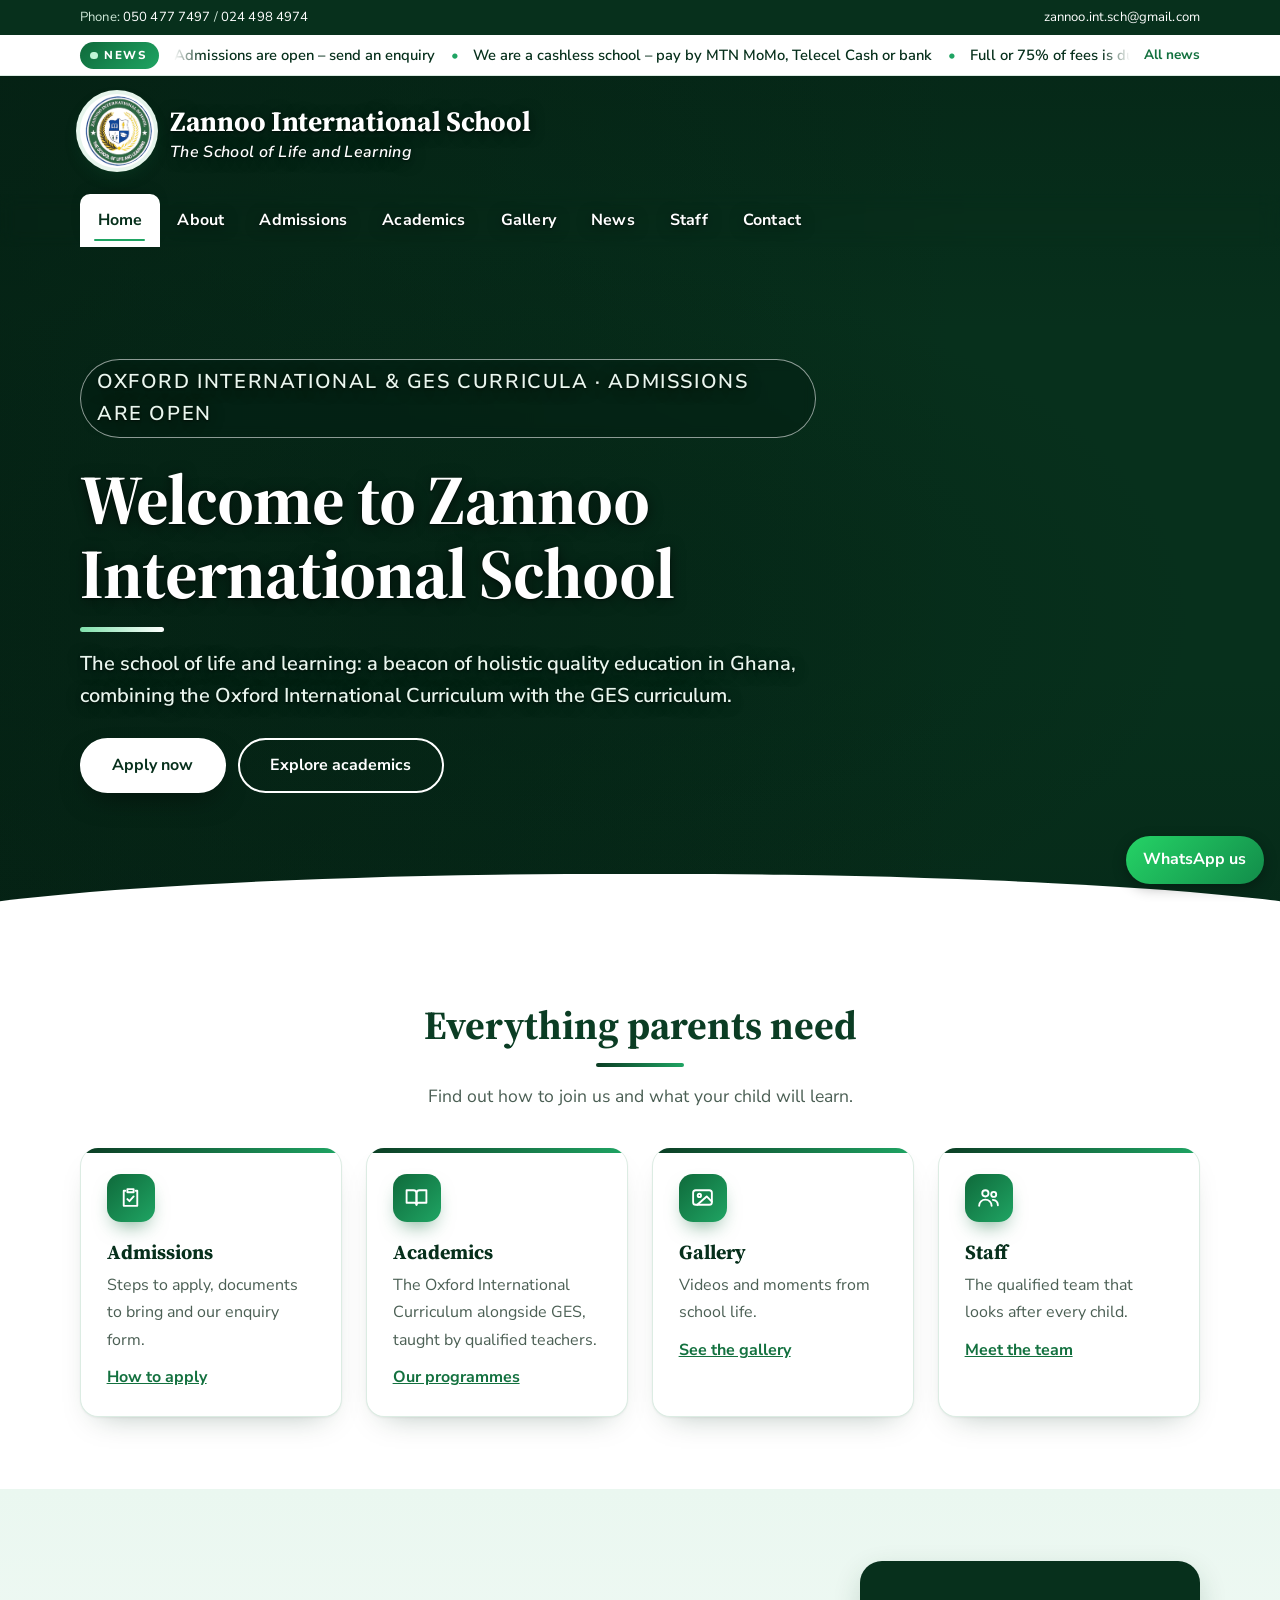
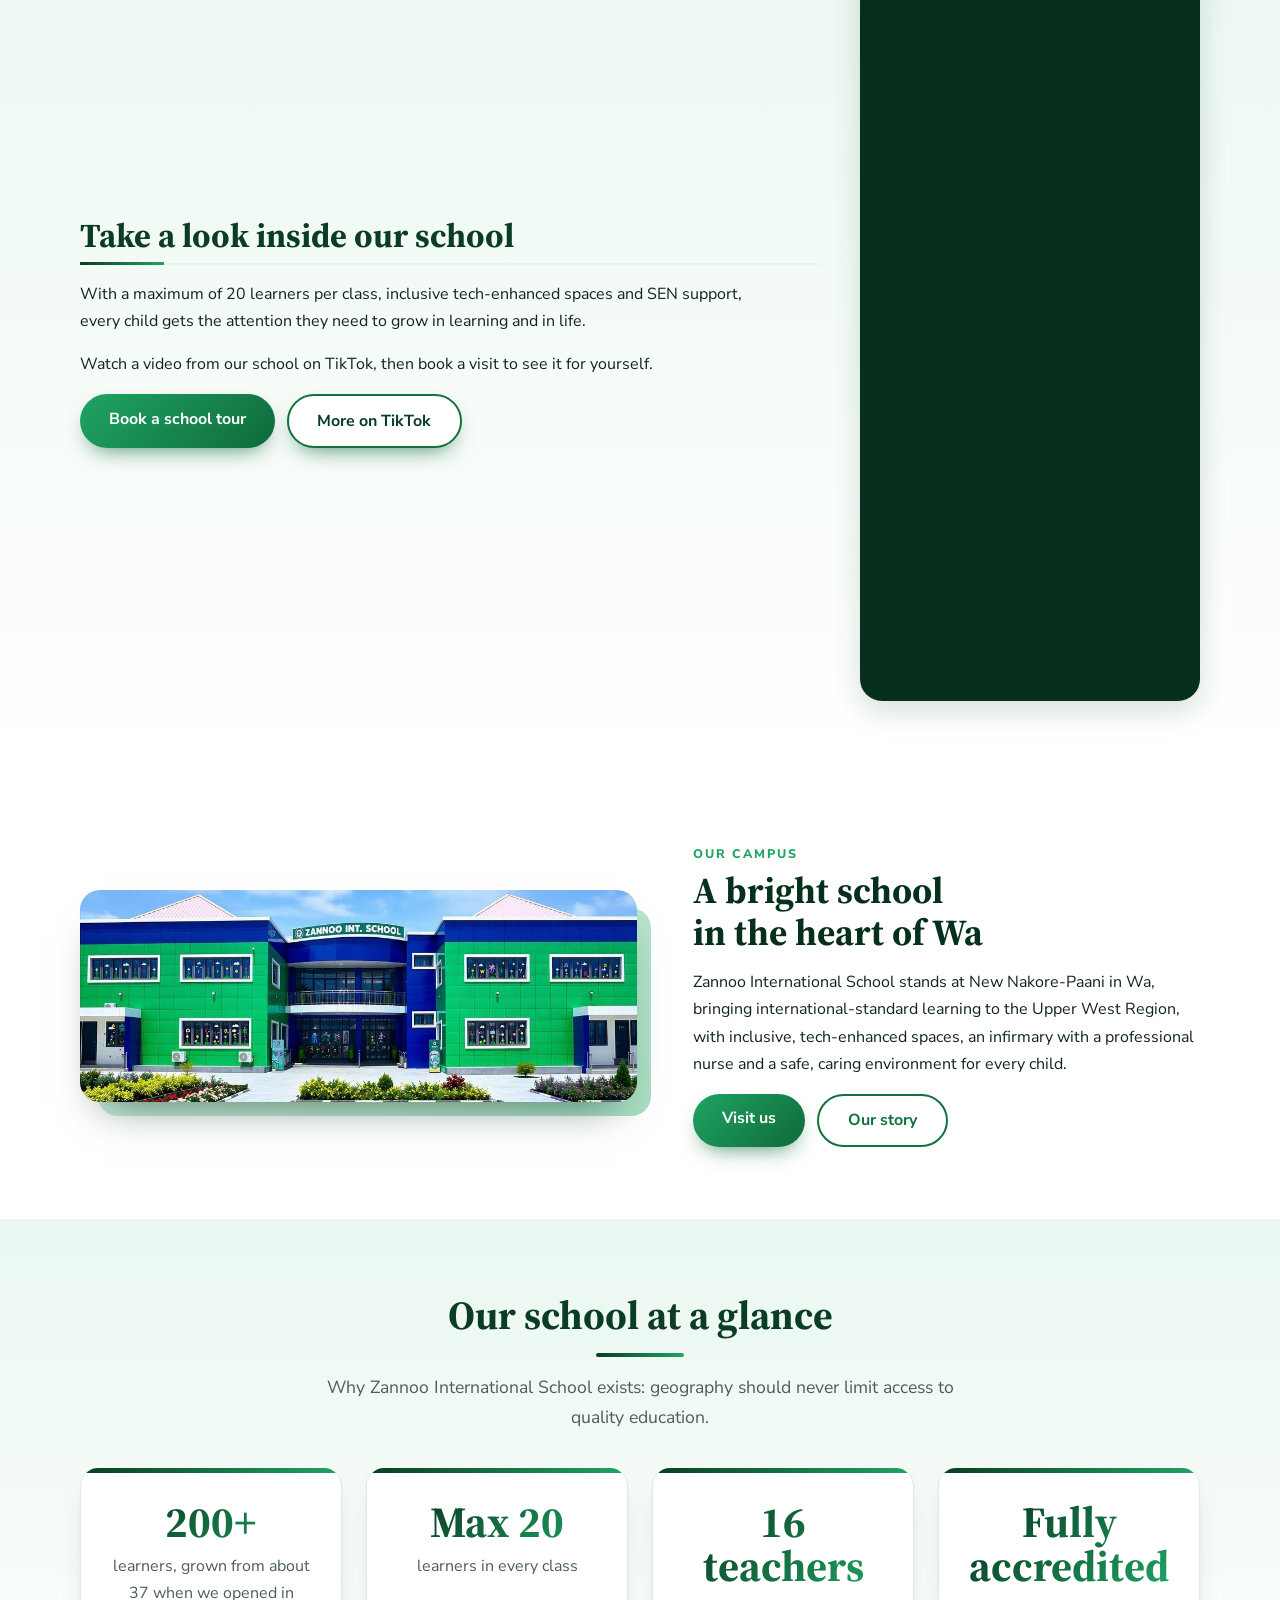
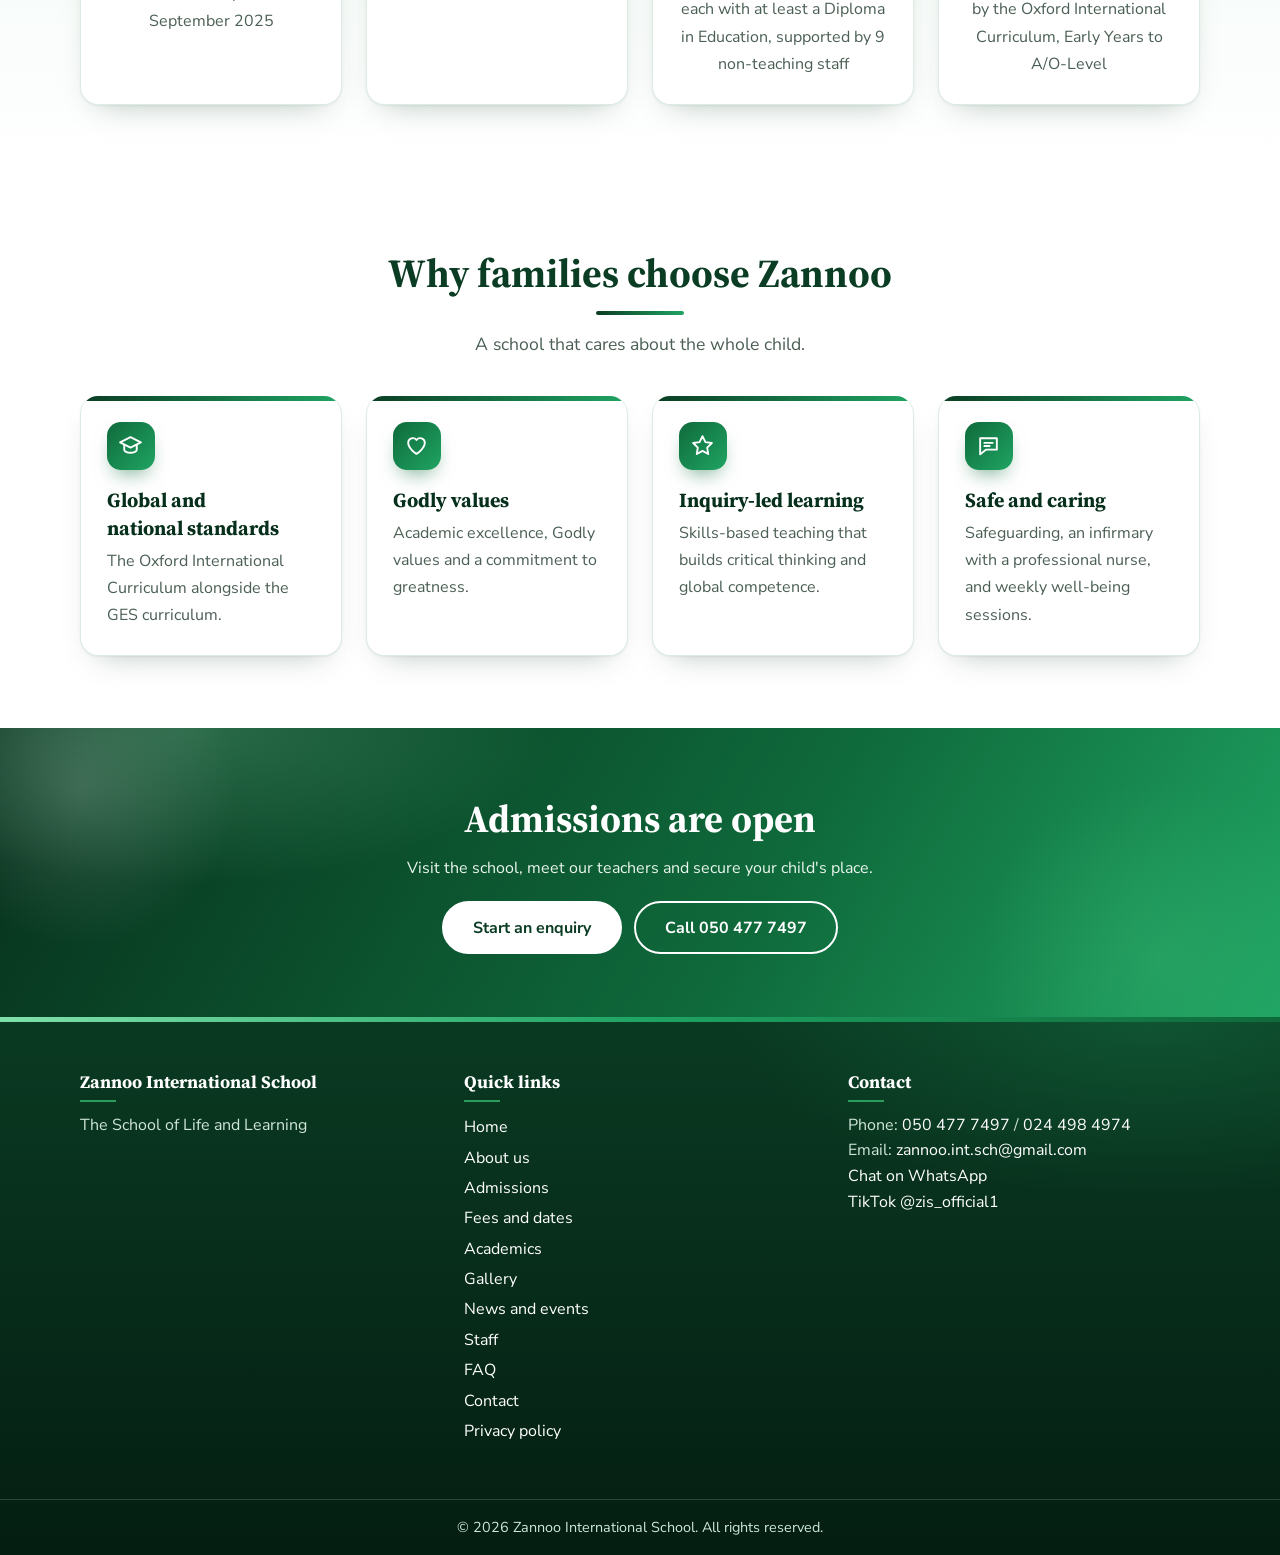
==== commit 9207881f: "Add files via upload" ====
--- a/index.html
+++ b/index.html
@@ -37,8 +37,13 @@
 </div></div>
 <div class="hero">
   <div class="slides" aria-hidden="true">
-    <div class="slide s1"><img class="bg" src="hero-building.jpg" alt=""><img class="fg" src="hero-building.jpg" alt="" fetchpriority="high"></div>
-    <div class="slide s2"><img class="bg" src="hero-student.jpg" alt=""><img class="fg" src="hero-student.jpg" alt="" loading="lazy"></div>
+    <div class="slide" style="--i:0"><img class="bg" src="hero-building.jpg" alt="" ><img class="fg" src="hero-building.jpg" alt="" fetchpriority="high"></div>
+    <div class="slide" style="--i:1"><img class="bg" src="hero-whole-school.jpg" alt="" loading="lazy"><img class="fg" src="hero-whole-school.jpg" alt="" loading="lazy"></div>
+    <div class="slide" style="--i:2"><img class="bg" src="hero-school-bus.jpg" alt="" loading="lazy"><img class="fg" src="hero-school-bus.jpg" alt="" loading="lazy"></div>
+    <div class="slide" style="--i:3"><img class="bg" src="hero-football-pitch.jpg" alt="" loading="lazy"><img class="fg" src="hero-football-pitch.jpg" alt="" loading="lazy"></div>
+    <div class="slide" style="--i:4"><img class="bg" src="hero-entrance-group.jpg" alt="" loading="lazy"><img class="fg" src="hero-entrance-group.jpg" alt="" loading="lazy"></div>
+    <div class="slide" style="--i:5"><img class="bg" src="hero-kg-classroom.jpg" alt="" loading="lazy"><img class="fg" src="hero-kg-classroom.jpg" alt="" loading="lazy"></div>
+    <div class="slide" style="--i:6"><img class="bg" src="hero-student.jpg" alt="" loading="lazy"><img class="fg" src="hero-student.jpg" alt="" loading="lazy"></div>
   </div>
   <!-- To use the school's own video later: upload it here (MP4, under 15 MB) and replace the two images above with:
   <video autoplay muted loop playsinline poster="hero-building.jpg" aria-hidden="true" tabindex="-1"><source src="school.mp4" type="video/mp4"></video> -->
@@ -103,7 +108,7 @@
 <footer>
   <div class="wrap">
     <div><h4>Zannoo International School</h4><p>The School of Life and Learning</p></div>
-    <div><h4>Quick links</h4><ul><li><a href="index.html">Home</a></li><li><a href="about.html">About us</a></li><li><a href="admissions.html">Admissions</a></li><li><a href="fees.html">Fees and dates</a></li><li><a href="academics.html">Academics</a></li><li><a href="gallery.html">Gallery</a></li><li><a href="news.html">News and events</a></li><li><a href="staff.html">Staff</a></li><li><a href="faq.html">FAQ</a></li><li><a href="contact.html">Contact</a></li><li><a href="privacy.html">Privacy policy</a></li><li><a href="admin.html">Staff login</a></li></ul></div>
+    <div><h4>Quick links</h4><ul><li><a href="index.html">Home</a></li><li><a href="about.html">About us</a></li><li><a href="admissions.html">Admissions</a></li><li><a href="fees.html">Fees and dates</a></li><li><a href="academics.html">Academics</a></li><li><a href="gallery.html">Gallery</a></li><li><a href="news.html">News and events</a></li><li><a href="staff.html">Staff</a></li><li><a href="faq.html">FAQ</a></li><li><a href="contact.html">Contact</a></li><li><a href="privacy.html">Privacy policy</a></li></ul></div>
     <div id="contact"><h4>Contact</h4><p>Phone: <a href="tel:+233504777497">050 477 7497</a> / <a href="tel:+233244984974">024 498 4974</a><br>Email: <a href="mailto:zannoo.int.sch@gmail.com">zannoo.int.sch@gmail.com</a></p>
     <p><a href="https://wa.me/233504777497?text=Hello%20Zannoo%20International%20School" target="_blank" rel="noopener">Chat on WhatsApp</a><br><a href="https://www.tiktok.com/@zis_official1" target="_blank" rel="noopener">TikTok @zis_official1</a></p></div>
   </div>
--- a/styles.css
+++ b/styles.css
@@ -448,18 +448,16 @@
 .tt{background:var(--forest);border-radius:22px}
 @media (max-width:560px){.eyebrow{font-size:.68rem;padding:.35rem .8rem;border-radius:18px}.hero-body h2{font-size:2.2rem}}
 
-/* ================= home slideshow (real school photos) ================= */
+/* ================= home slideshow (real school photos, 7 slides x 6s) ================= */
 .slides{position:absolute;inset:0;overflow:hidden}
-.slide{position:absolute;inset:0;opacity:0;animation:slidefade 16s infinite}
-.slide.s2{animation-delay:8s}
+.slide{position:absolute;inset:0;opacity:0;animation:slidefade 42s infinite;animation-delay:calc(var(--i)*6s)}
 .slide .bg{position:absolute;inset:-6%;width:112%;height:112%;object-fit:cover;filter:blur(26px) brightness(.85) saturate(1.1)}
-.slide .fg{position:absolute;left:0;right:0;bottom:0;width:100%;height:auto;max-height:100%;object-fit:cover;-webkit-mask-image:linear-gradient(180deg,transparent,#000 22%);mask-image:linear-gradient(180deg,transparent,#000 22%);animation:kb 16s infinite}
-.slide.s2 .fg{animation-delay:8s}
-@keyframes slidefade{0%{opacity:0}6%{opacity:1}46%{opacity:1}56%{opacity:0}100%{opacity:0}}
-@keyframes kb{0%{transform:scale(1)}100%{transform:scale(1.06)}}
+.slide .fg{position:absolute;left:0;right:0;bottom:0;width:100%;height:auto;max-height:100%;object-fit:cover;-webkit-mask-image:linear-gradient(180deg,transparent,#000 10%);mask-image:linear-gradient(180deg,transparent,#000 10%);}
+@keyframes slidefade{0%{opacity:0}3%{opacity:1}15%{opacity:1}19%{opacity:0}100%{opacity:0}}
 @media (max-width:820px){.slide .fg{height:62%}}
-@media (prefers-reduced-motion:reduce){.slide,.slide .fg{animation:none}.slide.s1{opacity:1}.slide.s2{display:none}}
-.hero::before{background:radial-gradient(900px 420px at 80% 10%,rgba(31,164,99,.28),transparent 60%),linear-gradient(90deg,rgba(4,30,18,.88),rgba(4,30,18,.55) 55%,rgba(4,30,18,.35)),linear-gradient(180deg,rgba(4,30,18,.55),rgba(4,30,18,.1) 40%,rgba(4,30,18,.8))}
+@media (prefers-reduced-motion:reduce){.slide{animation:none}.slide{display:none}.slide:first-child{display:block;opacity:1}}
+.hero::before{background:linear-gradient(90deg,rgba(4,30,18,.82) 0%,rgba(4,30,18,.45) 40%,rgba(4,30,18,0) 70%),linear-gradient(180deg,rgba(4,30,18,.45),rgba(4,30,18,0) 22%,rgba(4,30,18,0) 70%,rgba(4,30,18,.45))}
+@media (max-width:820px){.hero::before{background:linear-gradient(180deg,rgba(4,30,18,.8),rgba(4,30,18,.55) 45%,rgba(4,30,18,.1) 100%)}}
 
 /* ================= news bar ================= */
 .newsbar{background:#fff;border-bottom:1px solid #dcece3;font-size:.92rem}
@@ -496,3 +494,38 @@
 .hero-body{position:relative}
 .hero-body::before{content:"";position:absolute;inset:-1.5rem -2rem -1rem -6rem;background:radial-gradient(ellipse at 35% 55%,rgba(4,30,18,.5),rgba(4,30,18,0) 68%);z-index:-1;pointer-events:none}
 .hero-body p{font-weight:600}
+
+/* Gallery photos */
+.gfilter{display:flex;flex-wrap:wrap;gap:8px;margin:1.1rem 0 1.2rem}
+.gfilter button{font:inherit;font-weight:700;font-size:.92rem;padding:.5rem 1.05rem;border-radius:999px;border:1.5px solid var(--leaf);background:#fff;color:var(--forest);cursor:pointer;transition:background .2s,color .2s}
+.gfilter button:hover{background:var(--mint)}
+.gfilter button.on{background:var(--forest);border-color:var(--forest);color:#fff}
+.photos{display:grid;grid-template-columns:repeat(auto-fill,minmax(210px,1fr));gap:16px}
+.photos figure{margin:0;position:relative;border-radius:16px;overflow:hidden;background:#fff;border:1px solid var(--line);box-shadow:var(--shadow-sm);transition:box-shadow .25s,transform .25s}
+.photos figure[hidden]{display:none}
+.photos figure:hover{box-shadow:var(--shadow-md);transform:translateY(-3px)}
+.photos a{display:block;aspect-ratio:4/3;overflow:hidden;background:var(--mint)}
+.photos img{width:100%;height:100%;object-fit:cover;display:block;transition:transform .5s}
+.photos a:hover img{transform:scale(1.06)}
+.photos figcaption{padding:.7rem .9rem;font-size:.93rem;font-weight:700;color:var(--forest);border-top:3px solid var(--leaf)}
+.photos .feature{grid-column:1/-1}
+.photos .feature a{aspect-ratio:16/9}
+.photos .feature figcaption{font-size:1.05rem;font-family:var(--serif)}
+.lbx{position:fixed;inset:0;z-index:1000;background:rgba(4,28,16,.95);display:flex;align-items:center;justify-content:center;padding:1rem}
+.lbx[hidden]{display:none}
+.lbx figure{margin:0;max-width:min(92vw,1100px);text-align:center}
+.lbx img{max-width:100%;max-height:78vh;border-radius:10px;box-shadow:0 20px 60px rgba(0,0,0,.5)}
+.lbx figcaption{color:#fff;margin-top:.8rem;font-weight:600}
+.lbx button{background:rgba(255,255,255,.12);border:0;color:#fff;cursor:pointer;border-radius:50%;width:46px;height:46px;font-size:2rem;line-height:1;display:grid;place-items:center}
+.lbx button:hover{background:rgba(255,255,255,.28)}
+.lbx-x{position:absolute;top:14px;right:14px}
+.lbx-n{flex:none;margin:0 .6rem}
+@media(max-width:600px){.lbx{flex-wrap:wrap;align-content:center}.lbx figure{order:0;width:100%}.lbx-n{order:1;margin:1rem .8rem 0}.photos{grid-template-columns:repeat(2,1fr);gap:10px}.photos figcaption{font-size:.82rem;padding:.55rem .6rem}}
+@media(prefers-reduced-motion:reduce){.photos figure,.photos img{transition:none}}
+
+@media (max-width:820px){.hero::before{background:linear-gradient(180deg,rgba(4,30,18,.8),rgba(4,30,18,.55) 45%,rgba(4,30,18,.1) 100%)}}
+
+/* slideshow: photo fills the whole banner, no blurred area or fade at the top */
+.slide .bg{display:none}
+.slide .fg{top:0;bottom:0;height:100%;max-height:none;object-fit:cover;object-position:center 35%;-webkit-mask-image:none;mask-image:none}
+@media (max-width:820px){.slide .fg{height:100%}}
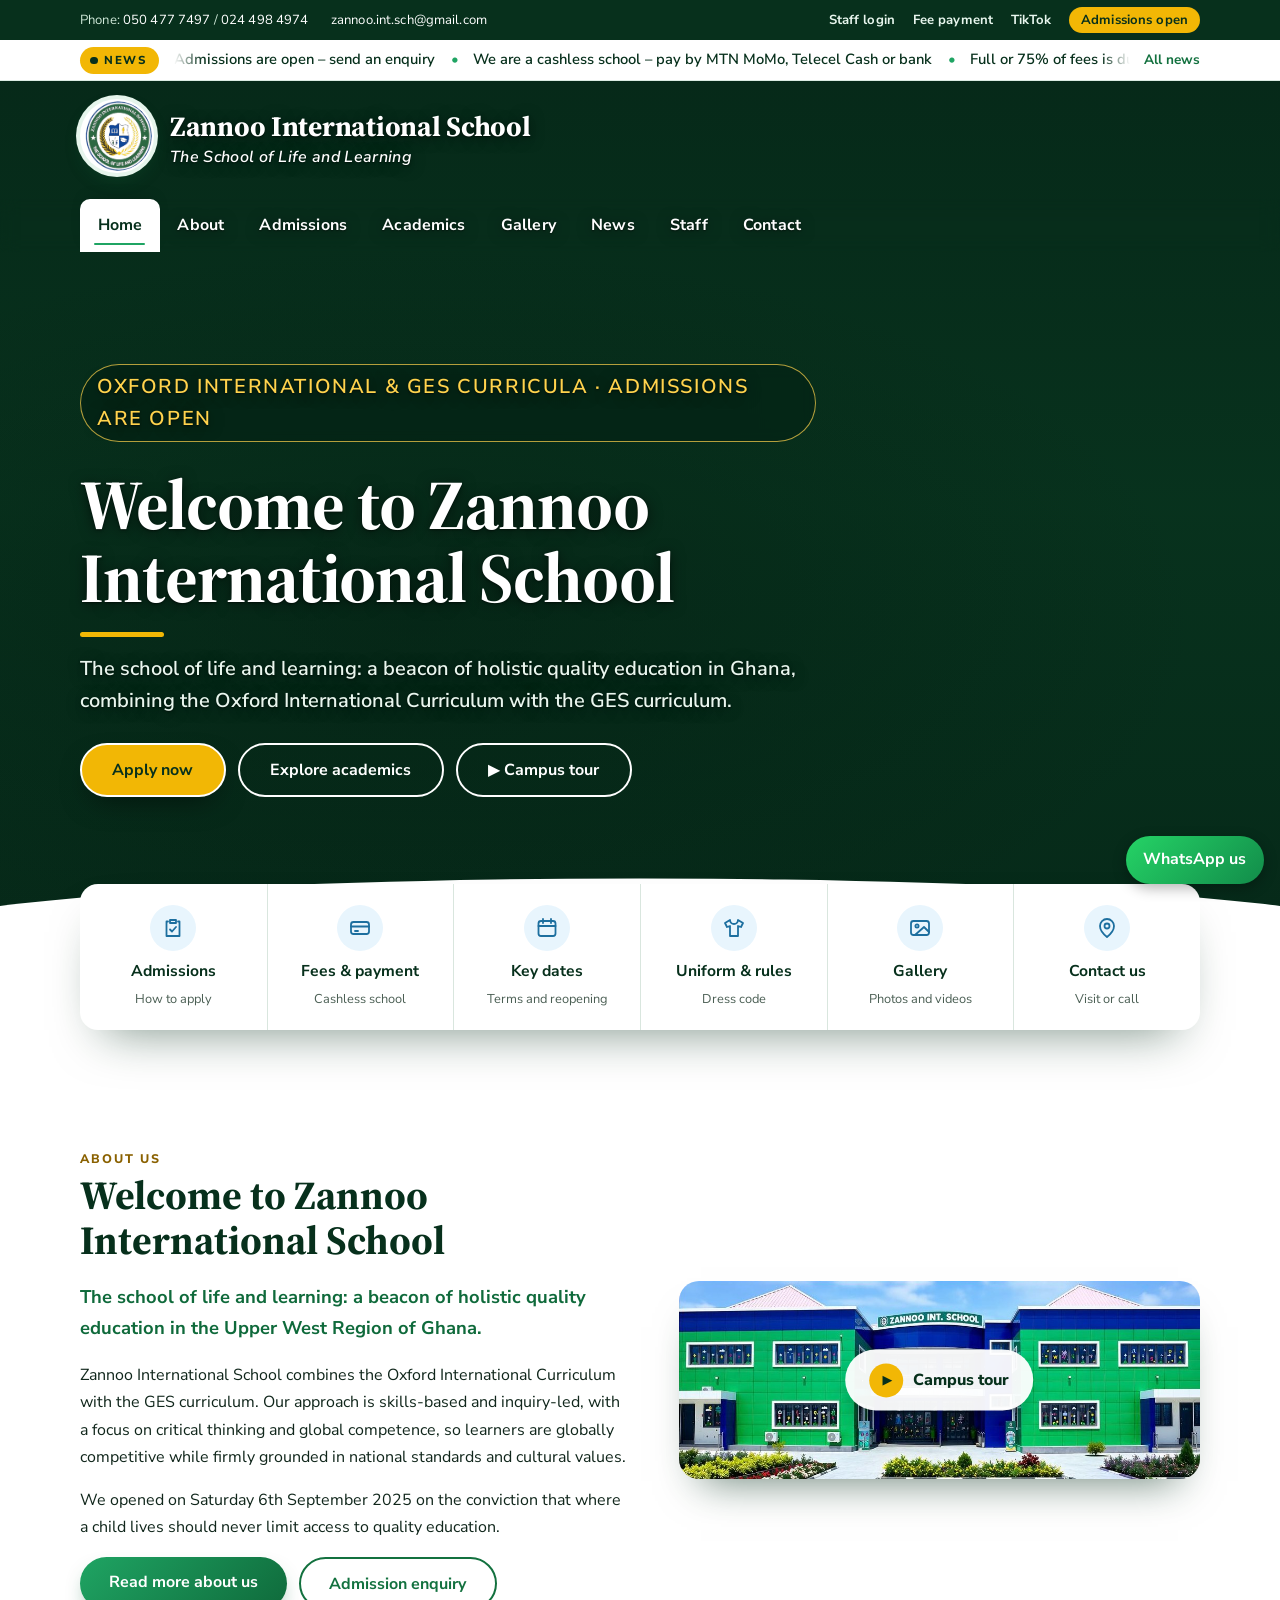
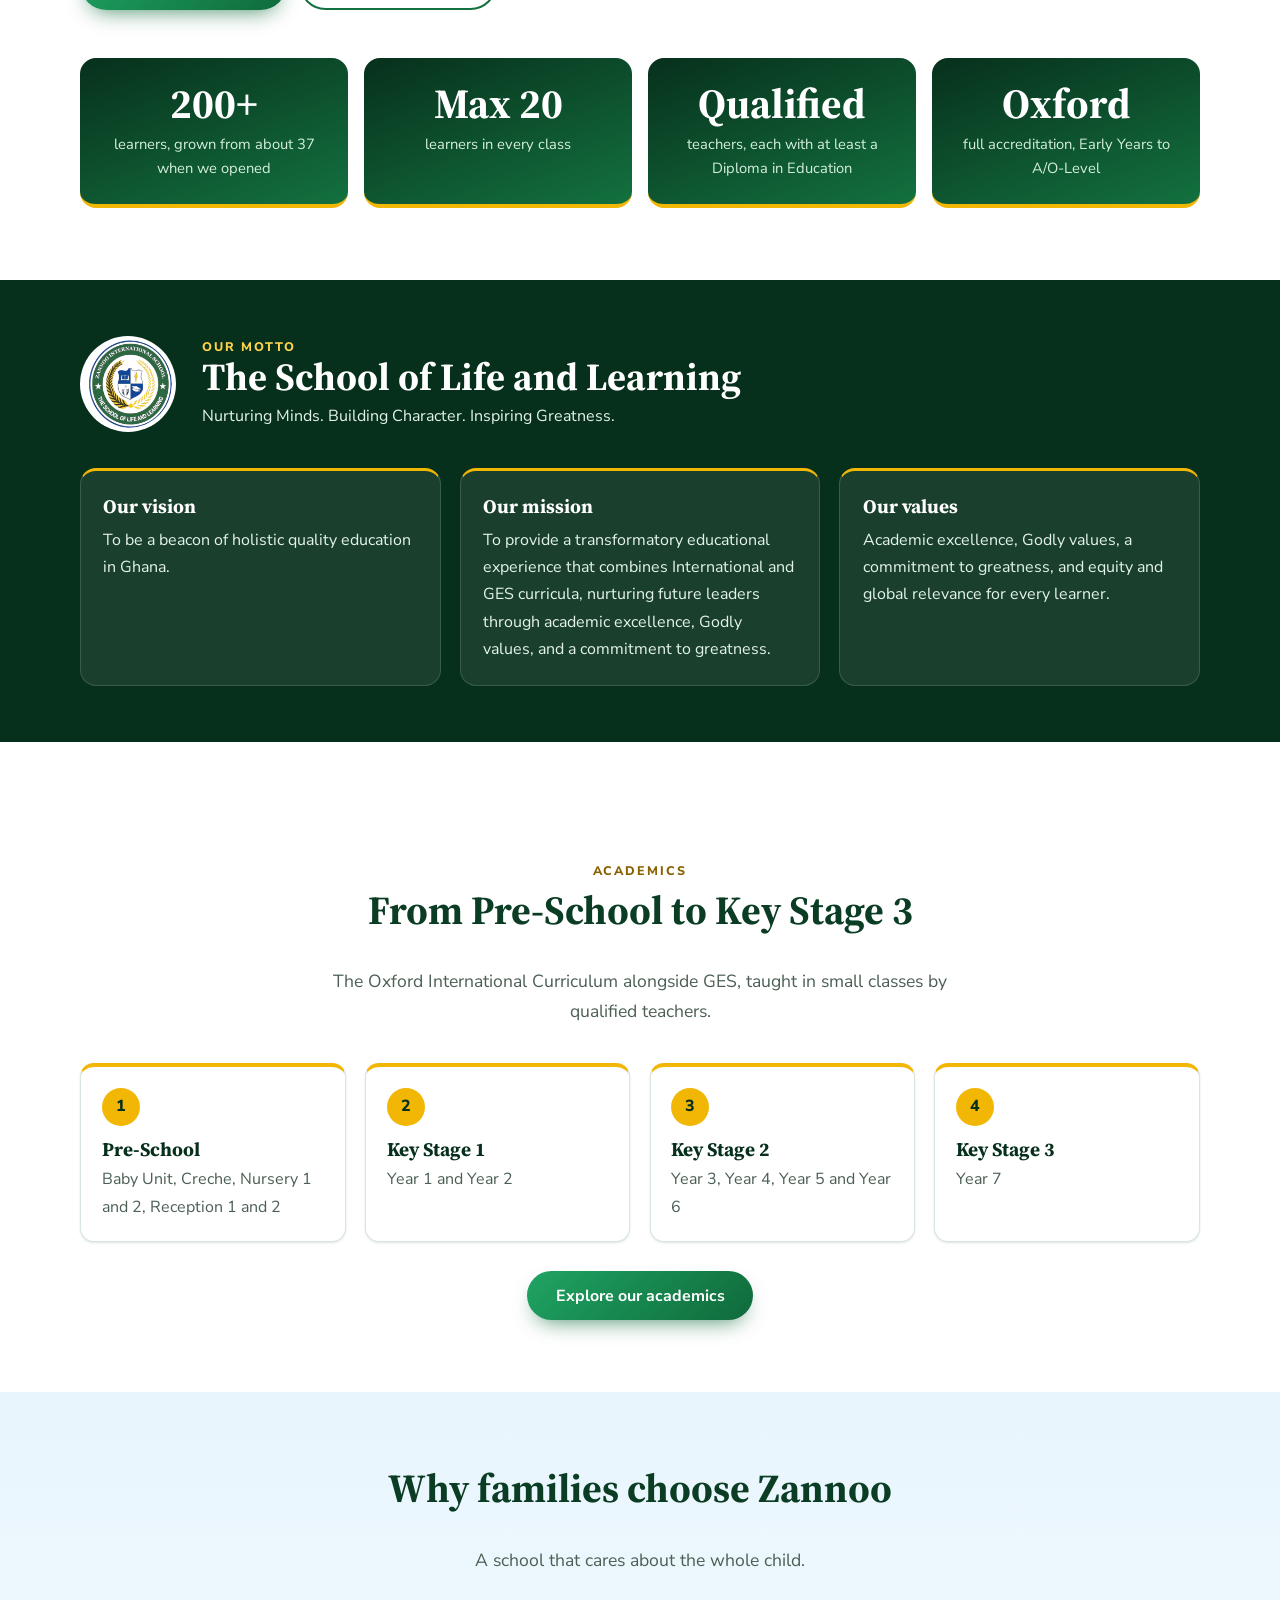
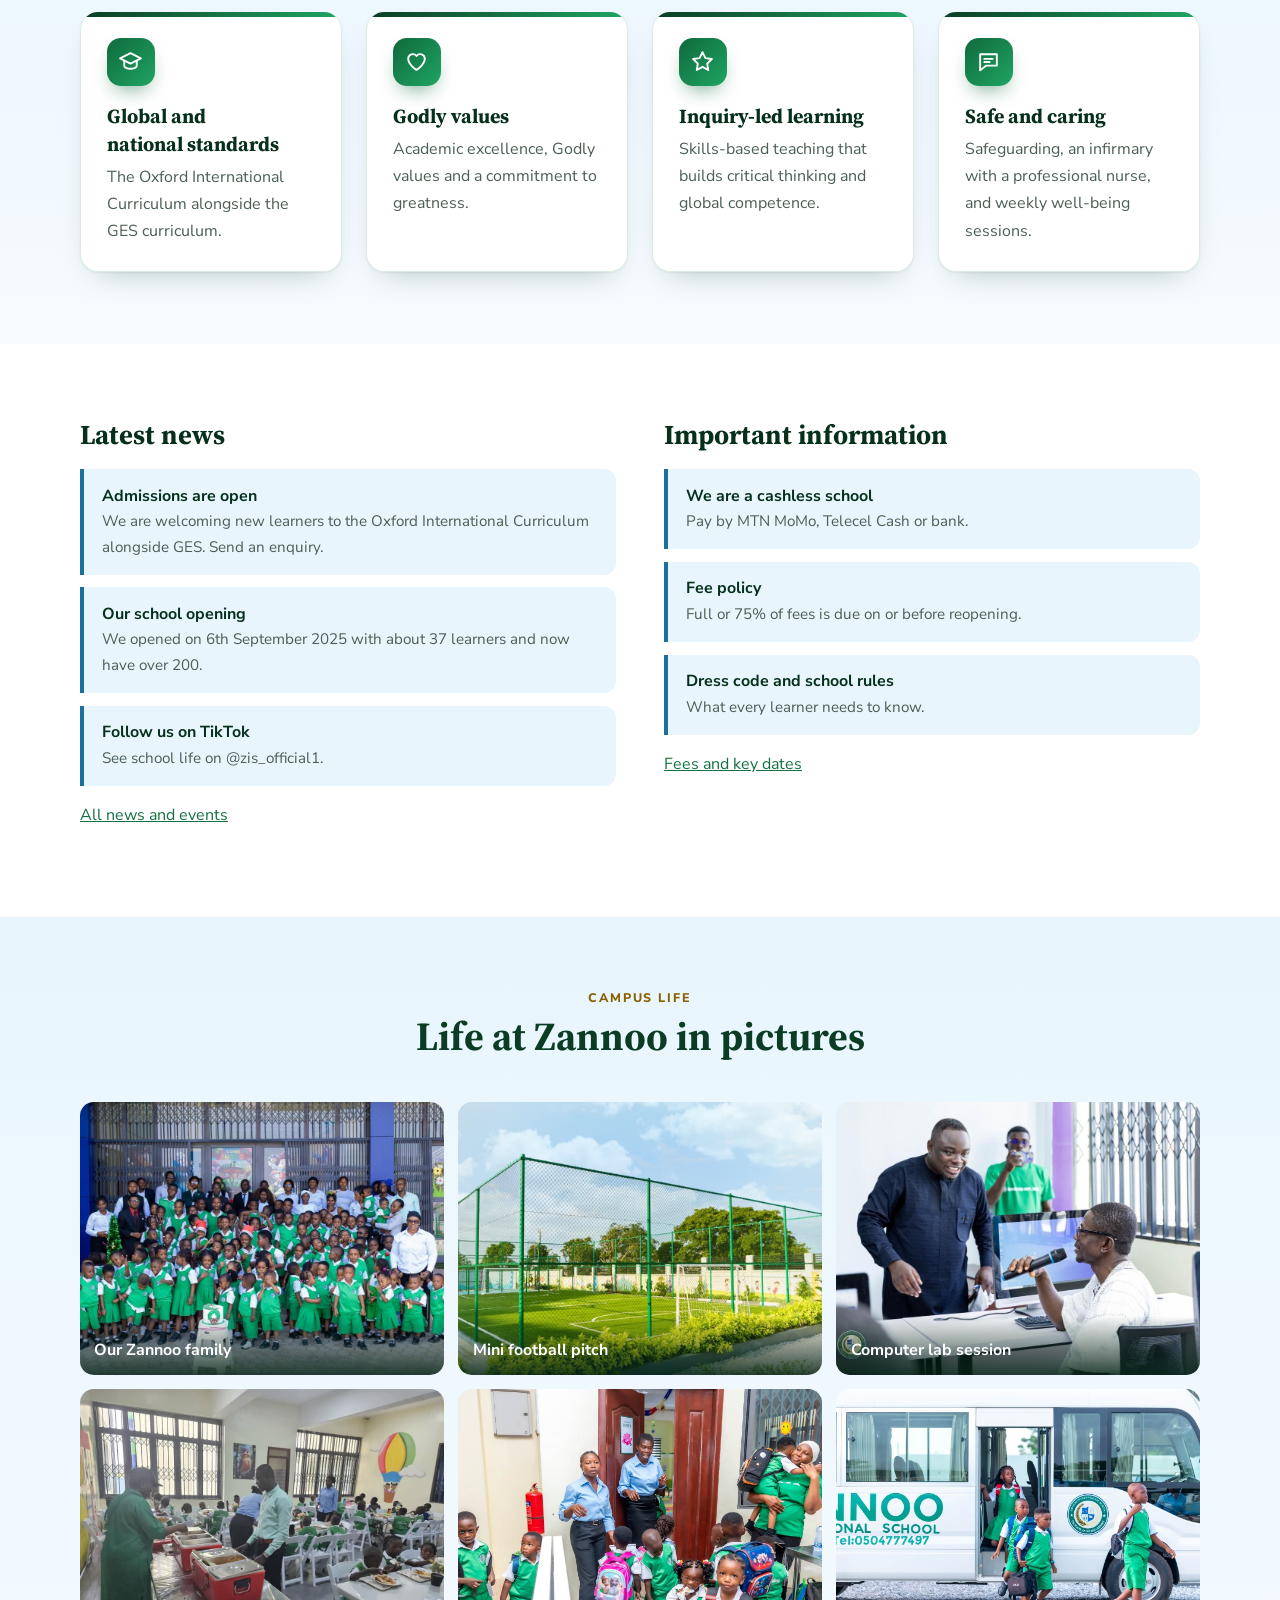
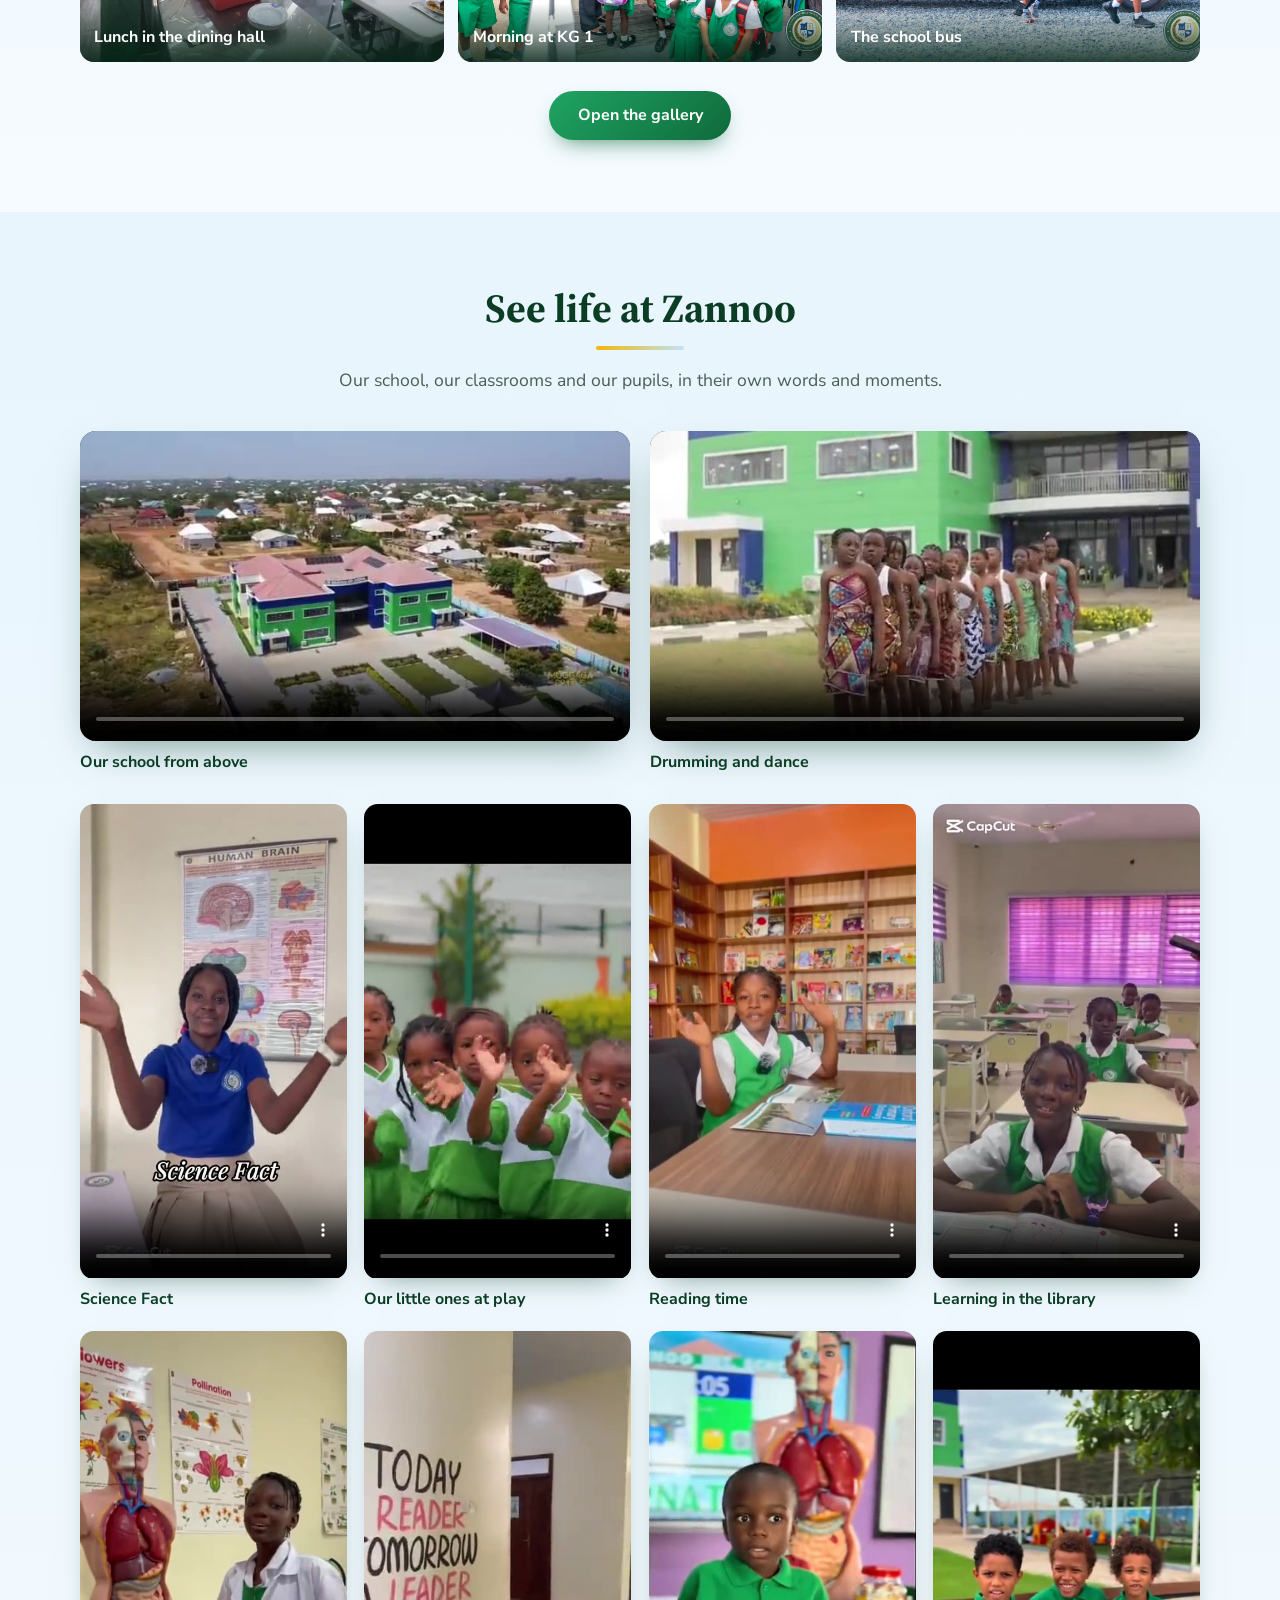
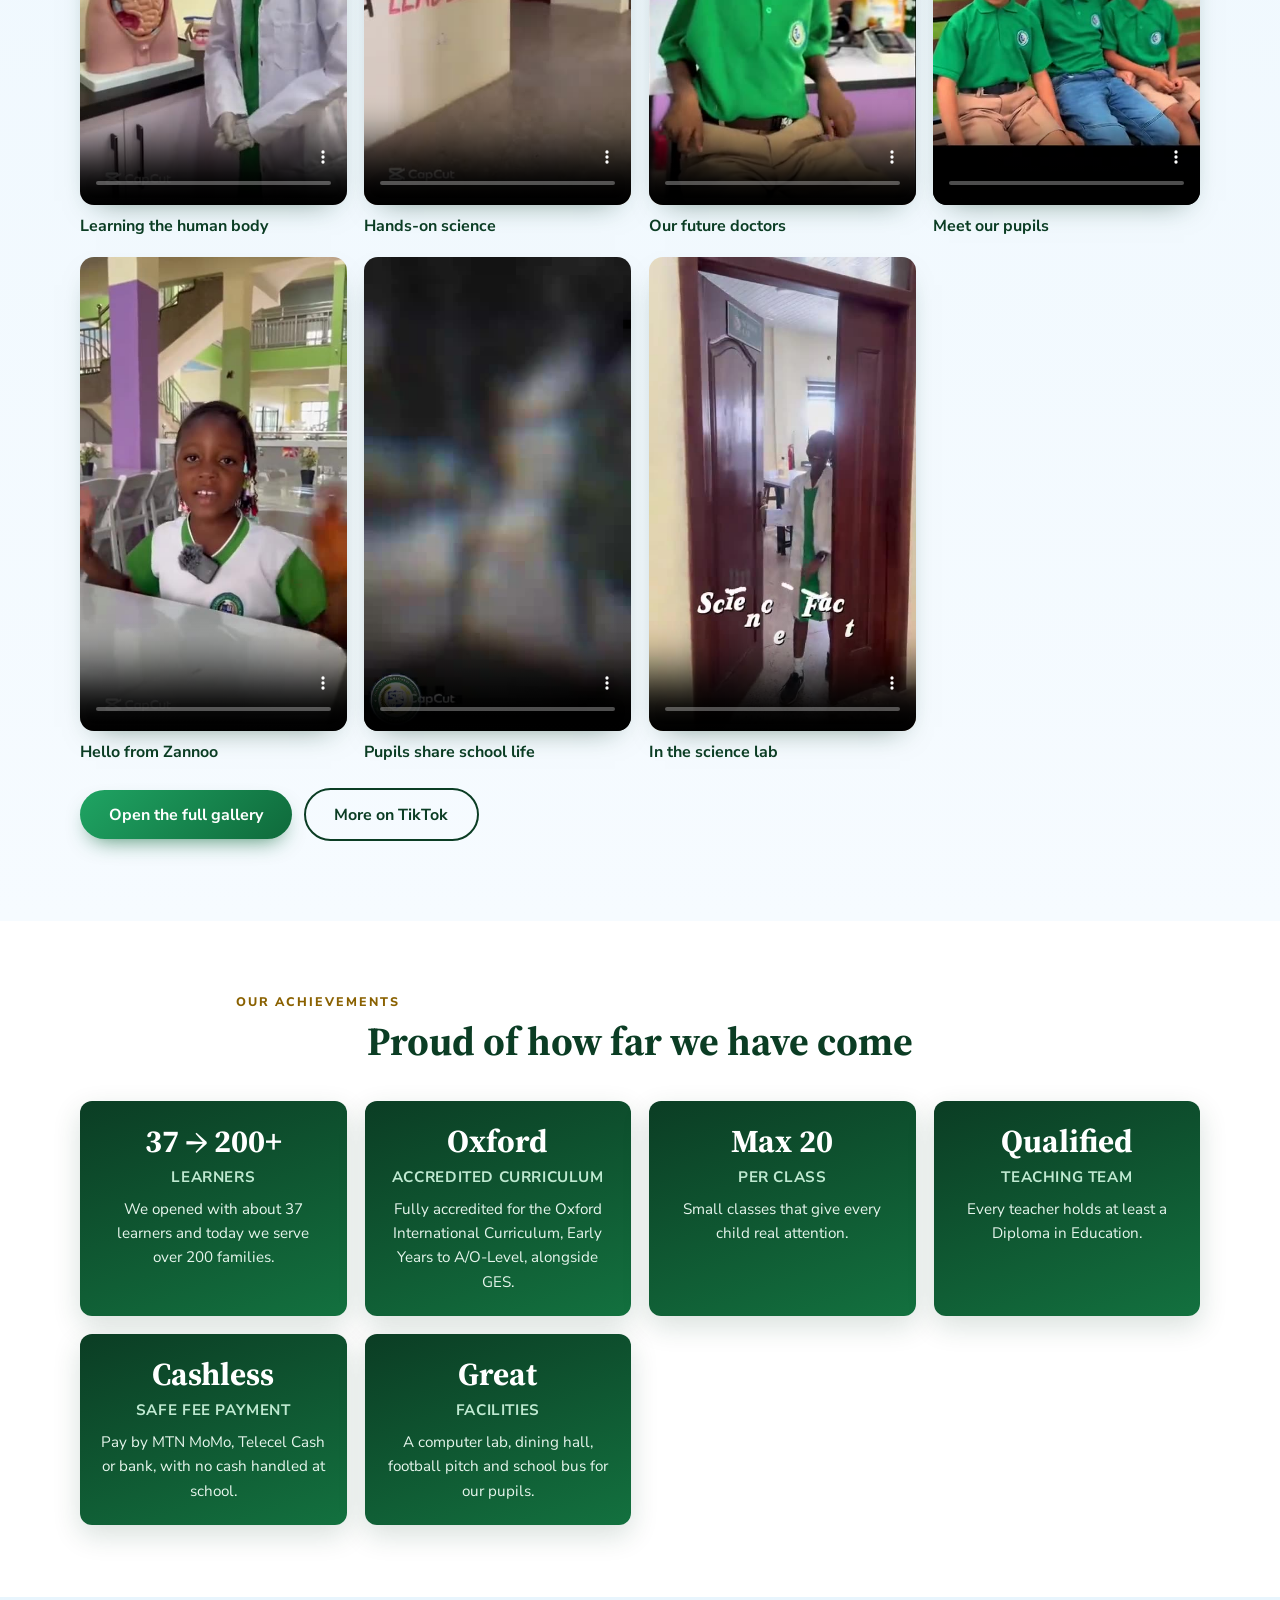
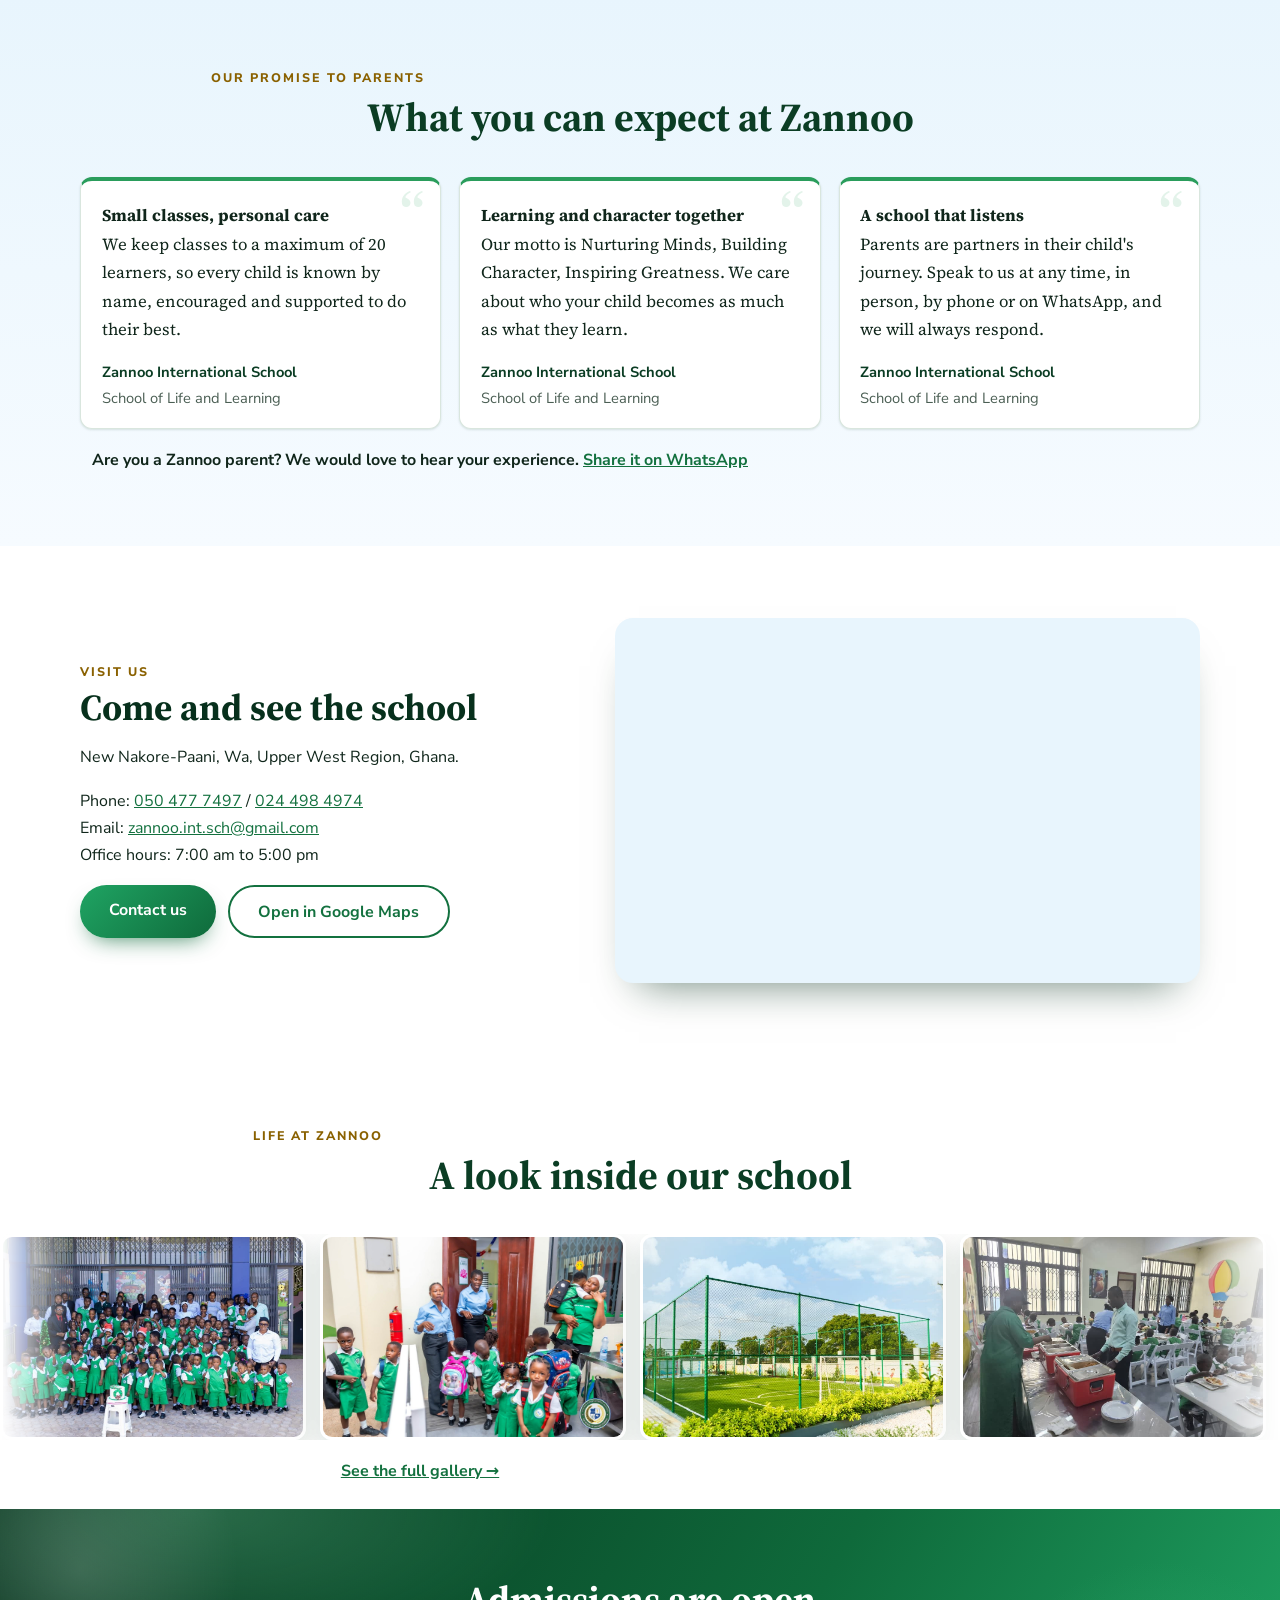
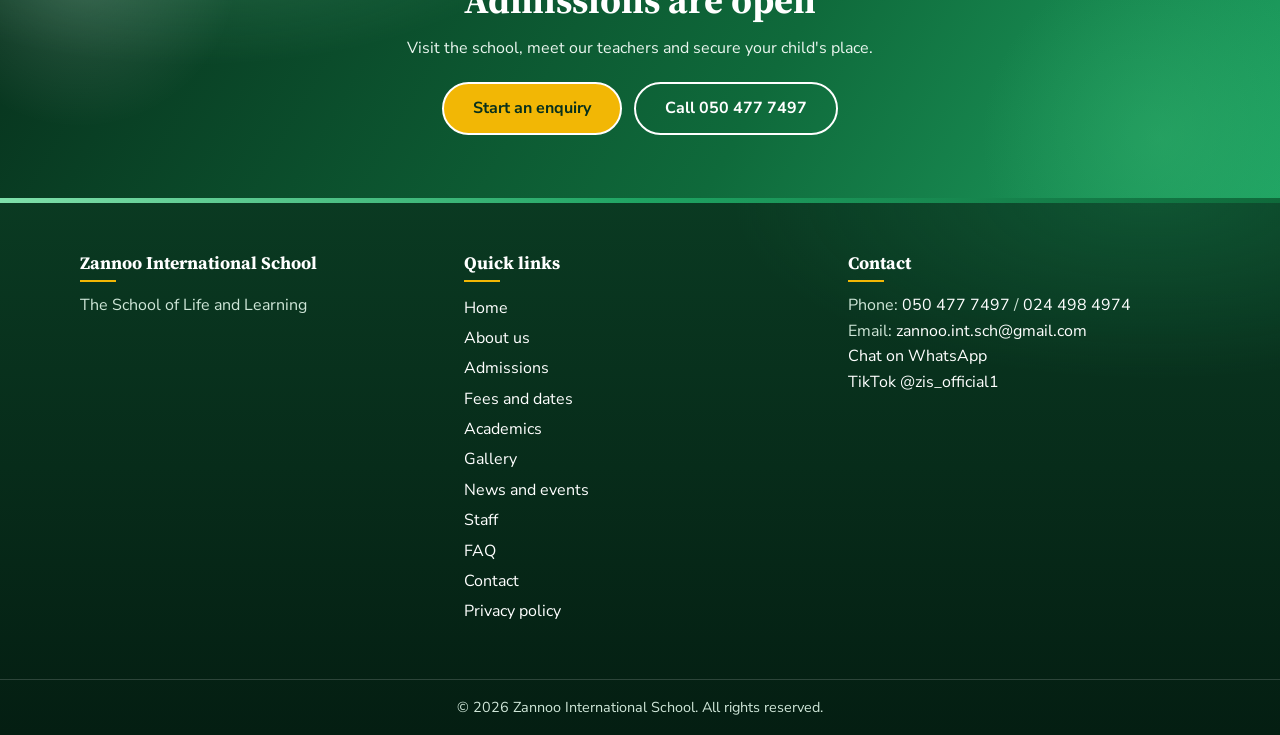
==== commit e4715046: "Add files via upload" ====
--- a/index.html
+++ b/index.html
@@ -18,6 +18,7 @@
 <div class="topbar"><div class="wrap">
   <span>Phone: <a href="tel:+233504777497">050 477 7497</a> / <a href="tel:+233244984974">024 498 4974</a></span>
   <span><a href="mailto:zannoo.int.sch@gmail.com">zannoo.int.sch@gmail.com</a></span>
+  <span class="tb-links"><a href="admin.html">Staff login</a><a href="fees.html#pay">Fee payment</a><a href="https://www.tiktok.com/@zis_official1" target="_blank" rel="noopener">TikTok</a><a class="tb-adm" href="admissions.html#enquire">Admissions open</a></span>
 </div></div>
 <div class="newsbar" role="region" aria-label="School news"><div class="wrap">
   <span class="nb-label">News</span>
@@ -45,8 +46,7 @@
     <div class="slide" style="--i:5"><img class="bg" src="hero-kg-classroom.jpg" alt="" loading="lazy"><img class="fg" src="hero-kg-classroom.jpg" alt="" loading="lazy"></div>
     <div class="slide" style="--i:6"><img class="bg" src="hero-student.jpg" alt="" loading="lazy"><img class="fg" src="hero-student.jpg" alt="" loading="lazy"></div>
   </div>
-  <!-- To use the school's own video later: upload it here (MP4, under 15 MB) and replace the two images above with:
-  <video autoplay muted loop playsinline poster="hero-building.jpg" aria-hidden="true" tabindex="-1"><source src="school.mp4" type="video/mp4"></video> -->
+  <video class="hero-vid" id="heroVid" muted loop playsinline preload="auto" poster="school-hero.jpg" aria-hidden="true" tabindex="-1"><source src="school-hero.mp4" type="video/mp4"></video>
   <div class="in">
 <header class="wrap brand">
   <a href="index.html" aria-label="Zannoo International School home"><img src="logo.png" width="68" height="68" alt="Zannoo International School crest"></a>
@@ -60,48 +60,119 @@
       <p class="eyebrow">Oxford International &amp; GES Curricula &middot; Admissions are open</p>
       <h2>Welcome to Zannoo International School</h2>
       <p>The school of life and learning: a beacon of holistic quality education in Ghana, combining the Oxford International Curriculum with the GES curriculum.</p>
-      <div class="btns"><a class="btn light" href="admissions.html#enquire">Apply now</a><a class="btn line" href="academics.html">Explore academics</a></div>
+      <div class="btns"><a class="btn light" href="admissions.html#enquire">Apply now</a><a class="btn line" href="academics.html">Explore academics</a><button type="button" class="btn line" data-tour>&#9654; Campus tour</button></div>
     </div>
   </div>
 </div>
 <main id="main">
+<section class="hp-quick" aria-label="Quick links"><div class="wrap"><ul><li><a href="admissions.html"><span class="hp-qi"><svg viewBox="0 0 24 24"><path d="M9 4h6v3H9z"/><path d="M7 5.5H5.5V20h13V5.5H17"/><path d="M9 13.5l2 2 4-4.5"/></svg></span><strong>Admissions</strong><small>How to apply</small></a></li><li><a href="fees.html#pay"><span class="hp-qi"><svg viewBox="0 0 24 24"><rect x="3" y="6" width="18" height="12" rx="2.5"/><path d="M3 10.5h18"/><path d="M7 15h3"/></svg></span><strong>Fees &amp; payment</strong><small>Cashless school</small></a></li><li><a href="fees.html#dates"><span class="hp-qi"><svg viewBox="0 0 24 24"><rect x="3.5" y="5" width="17" height="15" rx="2.5"/><path d="M3.5 10h17M8 3v4M16 3v4"/></svg></span><strong>Key dates</strong><small>Terms and reopening</small></a></li><li><a href="admissions.html#uniform"><span class="hp-qi"><svg viewBox="0 0 24 24"><path d="M8 4l-5 3 2 4 3-1v10h8V10l3 1 2-4-5-3a4 4 0 0 1-8 0z"/></svg></span><strong>Uniform &amp; rules</strong><small>Dress code</small></a></li><li><a href="gallery.html"><span class="hp-qi"><svg viewBox="0 0 24 24"><rect x="3" y="5" width="18" height="14" rx="2.5"/><circle cx="9" cy="10" r="1.6"/><path d="M21 16l-5-5-9 8"/></svg></span><strong>Gallery</strong><small>Photos and videos</small></a></li><li><a href="contact.html"><span class="hp-qi"><svg viewBox="0 0 24 24"><path d="M12 21s-7-5.6-7-11a7 7 0 0 1 14 0c0 5.400-7 11-7 11z"/><circle cx="12" cy="10" r="2.5"/></svg></span><strong>Contact us</strong><small>Visit or call</small></a></li></ul></div></section>
+
+<section class="full hp-about"><div class="wrap hp-about-grid">
+  <div>
+    <p class="kicker">About us</p>
+    <h3>Welcome to Zannoo International School</h3>
+    <p class="hp-lead">The school of life and learning: a beacon of holistic quality education in the Upper West Region of Ghana.</p>
+    <p>Zannoo International School combines the Oxford International Curriculum with the GES curriculum. Our approach is skills-based and inquiry-led, with a focus on critical thinking and global competence, so learners are globally competitive while firmly grounded in national standards and cultural values.</p>
+    <p>We opened on Saturday 6th September 2025 on the conviction that where a child lives should never limit access to quality education.</p>
+    <div class="btns"><a class="btn" href="about.html">Read more about us</a><a class="btn ghost" href="admissions.html#enquire">Admission enquiry</a></div>
+  </div>
+  <figure class="hp-media"><img src="building.jpg" width="990" height="377" alt="The Zannoo International School building at New Nakore-Paani, Wa" loading="lazy"><button type="button" class="hp-play" data-tour aria-label="Play the campus tour video"><span>&#9654;</span> Campus tour</button></figure>
+</div>
+<div class="wrap hp-stats" aria-label="School at a glance">
+  <div><b data-count="200" data-suffix="+">200+</b><span>learners, grown from about 37 when we opened</span></div>
+  <div><b data-count="20" data-prefix="Max ">Max 20</b><span>learners in every class</span></div>
+  <div><b>Qualified</b><span>teachers, each with at least a Diploma in Education</span></div>
+  <div><b>Oxford</b><span>full accreditation, Early Years to A/O-Level</span></div>
+</div></section>
+
+<section class="hp-mvm"><div class="wrap">
+  <div class="hp-motto"><img src="logo.png" width="96" height="96" alt="Zannoo International School crest"><div><p class="kicker">Our motto</p><h3>The School of Life and Learning</h3><p>Nurturing Minds. Building Character. Inspiring Greatness.</p></div></div>
+  <div class="hp-cols">
+    <div><h4>Our vision</h4><p>To be a beacon of holistic quality education in Ghana.</p></div>
+    <div><h4>Our mission</h4><p>To provide a transformatory educational experience that combines International and GES curricula, nurturing future leaders through academic excellence, Godly values, and a commitment to greatness.</p></div>
+    <div><h4>Our values</h4><p>Academic excellence, Godly values, a commitment to greatness, and equity and global relevance for every learner.</p></div>
+  </div>
+</div></section>
+
 <section class="full"><div class="wrap">
-  <h3>Everything parents need</h3><p class="lede">Find out how to join us and what your child will learn.</p>
-  <div class="cards">
-    <div class="card"><span class="ico" aria-hidden="true"><svg viewBox="0 0 24 24"><path d="M9 4h6v3H9z"/><path d="M7 5.5H5.5V20h13V5.5H17"/><path d="M9 13.5l2 2 4-4.5"/></svg></span><h4>Admissions</h4><p>Steps to apply, documents to bring and our enquiry form.</p><a class="more" href="admissions.html">How to apply</a></div>
-    <div class="card"><span class="ico" aria-hidden="true"><svg viewBox="0 0 24 24"><path d="M2.5 5h6.5a3 3 0 0 1 3 3v11a2 2 0 0 0-2-2H2.5z"/><path d="M21.5 5H15a3 3 0 0 0-3 3v11a2 2 0 0 1 2-2h7.5z"/></svg></span><h4>Academics</h4><p>The Oxford International Curriculum alongside GES, taught by qualified teachers.</p><a class="more" href="academics.html">Our programmes</a></div>
-    <div class="card"><span class="ico" aria-hidden="true"><svg viewBox="0 0 24 24"><rect x="3" y="5" width="18" height="14" rx="2.5"/><circle cx="9" cy="10" r="1.6"/><path d="M21 16l-5-5-9 8"/></svg></span><h4>Gallery</h4><p>Videos and moments from school life.</p><a class="more" href="gallery.html">See the gallery</a></div>
-    <div class="card"><span class="ico" aria-hidden="true"><svg viewBox="0 0 24 24"><circle cx="9" cy="8" r="3"/><path d="M3 20c0-3.6 2.7-6 6-6s6 2.4 6 6"/><circle cx="17" cy="9" r="2.4"/><path d="M16.2 14.3c2.9.3 4.8 2.3 4.8 5.2"/></svg></span><h4>Staff</h4><p>The qualified team that looks after every child.</p><a class="more" href="staff.html">Meet the team</a></div>
-  </div></div></section>
-<section class="full tint"><div class="wrap split">
-  <div><h3>Take a look inside our school</h3>
-  <p>With a maximum of 20 learners per class, inclusive tech-enhanced spaces and SEN support, every child gets the attention they need to grow in learning and in life.</p>
-  <p>Watch a video from our school on TikTok, then book a visit to see it for yourself.</p>
-  <div class="btns"><a class="btn" href="admissions.html#enquire">Book a school tour</a><a class="btn" style="background:#fff;color:var(--green-900);border:2px solid var(--green-700)" href="https://www.tiktok.com/@zis_official1" target="_blank" rel="noopener">More on TikTok</a></div></div>
-  <div class="tt"><iframe src="https://www.tiktok.com/embed/v2/7689522445824314632" title="Zannoo International School video on TikTok" loading="lazy" allowfullscreen allow="encrypted-media; fullscreen"></iframe></div>
-</div></section>
-<section class="full"><div class="wrap campus">
-  <figure class="frame"><img src="building.jpg" width="990" height="377" alt="The Zannoo International School building at New Nakore-Paani, Wa" loading="lazy"></figure>
-  <div><p class="kicker">Our campus</p><h3>A bright school in the heart of Wa</h3>
-  <p>Zannoo International School stands at New Nakore-Paani in Wa, bringing international-standard learning to the Upper West Region, with inclusive, tech-enhanced spaces, an infirmary with a professional nurse and a safe, caring environment for every child.</p>
-  <div class="btns"><a class="btn" href="contact.html">Visit us</a><a class="btn ghost" href="about.html">Our story</a></div></div>
-</div></section>
+  <p class="kicker hp-k">Academics</p>
+  <h3 class="hp-h">From Pre-School to Key Stage 3</h3><p class="lede">The Oxford International Curriculum alongside GES, taught in small classes by qualified teachers.</p>
+  <div class="hp-stages"><div class="hp-stage"><span class="hp-sn">1</span><h4>Pre-School</h4><p>Baby Unit, Creche, Nursery 1 and 2, Reception 1 and 2</p></div><div class="hp-stage"><span class="hp-sn">2</span><h4>Key Stage 1</h4><p>Year 1 and Year 2</p></div><div class="hp-stage"><span class="hp-sn">3</span><h4>Key Stage 2</h4><p>Year 3, Year 4, Year 5 and Year 6</p></div><div class="hp-stage"><span class="hp-sn">4</span><h4>Key Stage 3</h4><p>Year 7</p></div></div>
+  <p class="hp-center"><a class="btn" href="academics.html">Explore our academics</a></p>
+</div></section>
+
 <section class="full tint"><div class="wrap">
-  <h3>Our school at a glance</h3><p class="lede">Why Zannoo International School exists: geography should never limit access to quality education.</p>
-  <div class="cards">
-    <div class="card stat"><h4>200+</h4><p>learners, grown from about 37 when we opened in September 2025</p></div>
-    <div class="card stat"><h4>Max 20</h4><p>learners in every class</p></div>
-    <div class="card stat"><h4>16 teachers</h4><p>each with at least a Diploma in Education, supported by 9 non-teaching staff</p></div>
-    <div class="card stat"><h4>Fully accredited</h4><p>by the Oxford International Curriculum, Early Years to A/O-Level</p></div>
-  </div></div></section>
-<section class="full"><div class="wrap">
-  <h3>Why families choose Zannoo</h3><p class="lede">A school that cares about the whole child.</p>
+  <h3 class="hp-h">Why families choose Zannoo</h3><p class="lede">A school that cares about the whole child.</p>
   <div class="cards">
     <div class="card"><span class="ico" aria-hidden="true"><svg viewBox="0 0 24 24"><path d="M2 9l10-5 10 5-10 5z"/><path d="M6 11.5V16c0 1.6 2.7 3 6 3s6-1.4 6-3v-4.5"/></svg></span><h4>Global and national standards</h4><p>The Oxford International Curriculum alongside the GES curriculum.</p></div>
     <div class="card"><span class="ico" aria-hidden="true"><svg viewBox="0 0 24 24"><path d="M12 20s-8-4.8-8-10.8A4.5 4.5 0 0 1 12 6.7a4.5 4.5 0 0 1 8 2.5C20 15.200 12 20 12 20z"/></svg></span><h4>Godly values</h4><p>Academic excellence, Godly values and a commitment to greatness.</p></div>
     <div class="card"><span class="ico" aria-hidden="true"><svg viewBox="0 0 24 24"><path d="M12 3l2.8 5.7 6.2.9-4.5 4.4 1 6.2L12 17.2l-5.5 3 1-6.2L3 9.6l6.2-.9z"/></svg></span><h4>Inquiry-led learning</h4><p>Skills-based teaching that builds critical thinking and global competence.</p></div>
     <div class="card"><span class="ico" aria-hidden="true"><svg viewBox="0 0 24 24"><path d="M4 5h16v11H9.5L4 20.5z"/><path d="M8 9.5h8M8 12.5h5"/></svg></span><h4>Safe and caring</h4><p>Safeguarding, an infirmary with a professional nurse, and weekly well-being sessions.</p></div>
   </div></div></section>
+
+<section class="full"><div class="wrap hp-news">
+  <div>
+    <h3>Latest news</h3>
+    <ul class="hp-list">
+      <li><a href="admissions.html#enquire"><strong>Admissions are open</strong><span>We are welcoming new learners to the Oxford International Curriculum alongside GES. Send an enquiry.</span></a></li>
+      <li><a href="news.html"><strong>Our school opening</strong><span>We opened on 6th September 2025 with about 37 learners and now have over 200.</span></a></li>
+      <li><a href="https://www.tiktok.com/@zis_official1" target="_blank" rel="noopener"><strong>Follow us on TikTok</strong><span>See school life on @zis_official1.</span></a></li>
+    </ul>
+    <p><a class="more" href="news.html">All news and events</a></p>
+  </div>
+  <div>
+    <h3>Important information</h3>
+    <ul class="hp-list">
+      <li><a href="fees.html#pay"><strong>We are a cashless school</strong><span>Pay by MTN MoMo, Telecel Cash or bank.</span></a></li>
+      <li><a href="fees.html#policy"><strong>Fee policy</strong><span>Full or 75% of fees is due on or before reopening.</span></a></li>
+      <li><a href="admissions.html#uniform"><strong>Dress code and school rules</strong><span>What every learner needs to know.</span></a></li>
+    </ul>
+    <p><a class="more" href="fees.html">Fees and key dates</a></p>
+  </div>
+</div></section>
+
+<section class="full tint"><div class="wrap">
+  <p class="kicker hp-k">Campus life</p>
+  <h3 class="hp-h">Life at Zannoo in pictures</h3>
+  <div class="hp-photos"><a class="hp-ph" href="gallery.html"><img src="gallery-whole-school.jpg" alt="Our Zannoo family" loading="lazy"><span>Our Zannoo family</span></a><a class="hp-ph" href="gallery.html"><img src="gallery-football-pitch.jpg" alt="Mini football pitch" loading="lazy"><span>Mini football pitch</span></a><a class="hp-ph" href="gallery.html"><img src="gallery-computer-lab.jpg" alt="Computer lab session" loading="lazy"><span>Computer lab session</span></a><a class="hp-ph" href="gallery.html"><img src="gallery-dining-hall.jpg" alt="Lunch in the dining hall" loading="lazy"><span>Lunch in the dining hall</span></a><a class="hp-ph" href="gallery.html"><img src="gallery-kg-classroom.jpg" alt="Morning at KG 1" loading="lazy"><span>Morning at KG 1</span></a><a class="hp-ph" href="gallery.html"><img src="gallery-school-bus.jpg" alt="The school bus" loading="lazy"><span>The school bus</span></a></div>
+  <p class="hp-center"><a class="btn" href="gallery.html">Open the gallery</a></p>
+</div></section>
+
+<section class="full tint" id="videos"><div class="wrap">
+  <h3>See life at Zannoo</h3><p class="lede">Our school, our classrooms and our pupils, in their own words and moments.</p>
+  <div class="vpair"><figure class="feat-video"><video controls preload="none" playsinline poster="video-aerial-school.jpg" aria-label="Aerial view of Zannoo International School"><source src="video-aerial-school.mp4" type="video/mp4"></video><figcaption>Our school from above</figcaption></figure><figure class="feat-video"><video controls preload="none" playsinline poster="video-music-dance.jpg" aria-label="Drumming and dance at Zannoo International School"><source src="video-music-dance.mp4" type="video/mp4"></video><figcaption>Drumming and dance</figcaption></figure></div>
+  <div class="vgrid">
+        <figure class="vcard"><video controls preload="none" playsinline poster="video-science-fact.jpg" aria-label="A pupil shares a science fact in class"><source src="video-science-fact.mp4" type="video/mp4"></video><figcaption>Science Fact</figcaption></figure>
+        <figure class="vcard"><video controls preload="none" playsinline poster="video-little-ones.jpg" aria-label="Nursery and KG pupils enjoying the playground"><source src="video-little-ones.mp4" type="video/mp4"></video><figcaption>Our little ones at play</figcaption></figure>
+        <figure class="vcard"><video controls preload="none" playsinline poster="video-library-reading.jpg" aria-label="A pupil reading in our school library"><source src="video-library-reading.mp4" type="video/mp4"></video><figcaption>Reading time</figcaption></figure>
+        <figure class="vcard"><video controls preload="none" playsinline poster="video-library-learning.jpg" aria-label="A pupil studying with books and a dictionary"><source src="video-library-learning.mp4" type="video/mp4"></video><figcaption>Learning in the library</figcaption></figure>
+        <figure class="vcard"><video controls preload="none" playsinline poster="video-human-body.jpg" aria-label="A pupil in a lab coat at the science lab model"><source src="video-human-body.mp4" type="video/mp4"></video><figcaption>Learning the human body</figcaption></figure>
+        <figure class="vcard"><video controls preload="none" playsinline poster="video-hands-on-science.jpg" aria-label="Pupils doing a hands-on activity"><source src="video-hands-on-science.mp4" type="video/mp4"></video><figcaption>Hands-on science</figcaption></figure>
+        <figure class="vcard"><video controls preload="none" playsinline poster="video-future-doctors.jpg" aria-label="Two pupils dressed as doctors"><source src="video-future-doctors.mp4" type="video/mp4"></video><figcaption>Our future doctors</figcaption></figure>
+        <figure class="vcard"><video controls preload="none" playsinline poster="video-pupils-together.jpg" aria-label="Pupils sitting together on the school grounds"><source src="video-pupils-together.mp4" type="video/mp4"></video><figcaption>Meet our pupils</figcaption></figure>
+        <figure class="vcard"><video controls preload="none" playsinline poster="video-hello-pupil-1.jpg" aria-label="A pupil speaking in the school atrium"><source src="video-hello-pupil-1.mp4" type="video/mp4"></video><figcaption>Hello from Zannoo</figcaption></figure>
+        <figure class="vcard"><video controls preload="none" playsinline poster="video-pupils-share.jpg" aria-label="Pupils talk about their school"><source src="video-pupils-share.mp4" type="video/mp4"></video><figcaption>Pupils share school life</figcaption></figure>
+        <figure class="vcard"><video controls preload="none" playsinline poster="video-science-lab.jpg" aria-label="A pupil at the science lab"><source src="video-science-lab.mp4" type="video/mp4"></video><figcaption>In the science lab</figcaption></figure>
+      </div>
+  <p class="vmore"><a class="btn" href="gallery.html#videos">Open the full gallery</a> <a class="btn line dark" href="https://www.tiktok.com/@zis_official1" target="_blank" rel="noopener">More on TikTok</a></p>
+</div></section>
+
+<section class="full ach" id="achievements"><div class="wrap"><p class="kicker">Our achievements</p><h3 class="hp-h">Proud of how far we have come</h3><div class="agrid"><div class="acard"><b>37 &rarr; 200+</b><h4>Learners</h4><p>We opened with about 37 learners and today we serve over 200 families.</p></div><div class="acard"><b>Oxford</b><h4>Accredited curriculum</h4><p>Fully accredited for the Oxford International Curriculum, Early Years to A/O-Level, alongside GES.</p></div><div class="acard"><b>Max 20</b><h4>Per class</h4><p>Small classes that give every child real attention.</p></div><div class="acard"><b>Qualified</b><h4>Teaching team</h4><p>Every teacher holds at least a Diploma in Education.</p></div><div class="acard"><b>Cashless</b><h4>Safe fee payment</h4><p>Pay by MTN MoMo, Telecel Cash or bank, with no cash handled at school.</p></div><div class="acard"><b>Great</b><h4>Facilities</h4><p>A computer lab, dining hall, football pitch and school bus for our pupils.</p></div></div></div></section>
+
+<section class="full tint testi" id="testimonials"><div class="wrap"><p class="kicker">Our promise to parents</p><h3 class="hp-h">What you can expect at Zannoo</h3><div class="tgrid"><figure class="tcard"><blockquote><p><strong>Small classes, personal care</strong><br>We keep classes to a maximum of 20 learners, so every child is known by name, encouraged and supported to do their best.</p></blockquote><figcaption><strong>Zannoo International School</strong><span>School of Life and Learning</span></figcaption></figure><figure class="tcard"><blockquote><p><strong>Learning and character together</strong><br>Our motto is Nurturing Minds, Building Character, Inspiring Greatness. We care about who your child becomes as much as what they learn.</p></blockquote><figcaption><strong>Zannoo International School</strong><span>School of Life and Learning</span></figcaption></figure><figure class="tcard"><blockquote><p><strong>A school that listens</strong><br>Parents are partners in their child's journey. Speak to us at any time, in person, by phone or on WhatsApp, and we will always respond.</p></blockquote><figcaption><strong>Zannoo International School</strong><span>School of Life and Learning</span></figcaption></figure></div><p class="marq-more">Are you a Zannoo parent? We would love to hear your experience. <a href="https://wa.me/233504777497?text=Hello%20Zannoo%20International%20School%2C%20I%20would%20like%20to%20share%20my%20feedback" target="_blank" rel="noopener">Share it on WhatsApp</a></p></div></section>
+
+<section class="full"><div class="wrap hp-visit">
+  <div>
+    <p class="kicker">Visit us</p><h3>Come and see the school</h3>
+    <p>New Nakore-Paani, Wa, Upper West Region, Ghana.</p>
+    <p>Phone: <a href="tel:+233504777497">050 477 7497</a> / <a href="tel:+233244984974">024 498 4974</a><br>Email: <a href="mailto:zannoo.int.sch@gmail.com">zannoo.int.sch@gmail.com</a><br>Office hours: 7:00 am to 5:00 pm</p>
+    <div class="btns"><a class="btn" href="contact.html">Contact us</a><a class="btn ghost" href="https://www.google.com/maps/search/?api=1&amp;query=Zannoo+International+School+New+Nakore-Paani+Wa+Ghana" target="_blank" rel="noopener">Open in Google Maps</a></div>
+  </div>
+  <div class="hp-map"><iframe title="Map of Zannoo International School in Wa" src="https://www.google.com/maps?q=Zannoo+International+School+New+Nakore-Paani+Wa+Ghana&amp;output=embed" loading="lazy" referrerpolicy="no-referrer-when-downgrade"></iframe></div>
+</div></section>
+
+<section class="full life" aria-label="Life at Zannoo"><div class="wrap"><p class="kicker">Life at Zannoo</p><h3 class="hp-h">A look inside our school</h3></div><div class="marq"><div class="marq-track"><a href="gallery.html"><img src="gallery-whole-school.jpg" width="360" height="240" alt="All pupils and teachers together in front of the school" loading="lazy"></a><a href="gallery.html"><img src="gallery-kg-classroom.jpg" width="360" height="240" alt="Teachers welcoming pupils at the KG 1 Lotus classroom door" loading="lazy"></a><a href="gallery.html"><img src="gallery-football-pitch.jpg" width="360" height="240" alt="Pupils on the school football pitch" loading="lazy"></a><a href="gallery.html"><img src="gallery-dining-hall.jpg" width="360" height="240" alt="Pupils in the school dining hall" loading="lazy"></a><a href="gallery.html"><img src="gallery-computer-lab.jpg" width="360" height="240" alt="A computer lab session" loading="lazy"></a><a href="gallery.html"><img src="gallery-entrance-group.jpg" width="360" height="240" alt="Pupils together at the school entrance" loading="lazy"></a><a href="gallery.html"><img src="gallery-school-bus.jpg" width="360" height="240" alt="The Zannoo school bus" loading="lazy"></a><a href="gallery.html"><img src="gallery-staff-team.jpg" width="360" height="240" alt="The Zannoo staff team at reception" loading="lazy"></a><span class="marq-dup" aria-hidden="true"><a href="gallery.html" tabindex="-1"><img src="gallery-whole-school.jpg" width="360" height="240" alt="" loading="lazy"></a><a href="gallery.html" tabindex="-1"><img src="gallery-kg-classroom.jpg" width="360" height="240" alt="" loading="lazy"></a><a href="gallery.html" tabindex="-1"><img src="gallery-football-pitch.jpg" width="360" height="240" alt="" loading="lazy"></a><a href="gallery.html" tabindex="-1"><img src="gallery-dining-hall.jpg" width="360" height="240" alt="" loading="lazy"></a><a href="gallery.html" tabindex="-1"><img src="gallery-computer-lab.jpg" width="360" height="240" alt="" loading="lazy"></a><a href="gallery.html" tabindex="-1"><img src="gallery-entrance-group.jpg" width="360" height="240" alt="" loading="lazy"></a><a href="gallery.html" tabindex="-1"><img src="gallery-school-bus.jpg" width="360" height="240" alt="" loading="lazy"></a><a href="gallery.html" tabindex="-1"><img src="gallery-staff-team.jpg" width="360" height="240" alt="" loading="lazy"></a></span></div></div><div class="wrap"><p class="marq-more"><a href="gallery.html">See the full gallery &rarr;</a></p></div></section>
+
 <section class="cta"><h3>Admissions are open</h3><p>Visit the school, meet our teachers and secure your child's place.</p>
   <div class="btns" style="justify-content:center"><a class="btn light" href="admissions.html#enquire">Start an enquiry</a><a class="btn line" href="tel:+233504777497">Call 050 477 7497</a></div></section>
 </main>
@@ -116,6 +187,38 @@
 </footer>
 <a class="floatwa" href="https://wa.me/233504777497?text=Hello%20Zannoo%20International%20School" target="_blank" rel="noopener" aria-label="Chat with the school on WhatsApp">WhatsApp us</a>
 <script>document.getElementById('yr').textContent=new Date().getFullYear();</script>
+<div class="tour" id="tour" hidden role="dialog" aria-modal="true" aria-label="Campus tour video">
+  <button type="button" class="tour-x" aria-label="Close video">&times;</button>
+  <video controls playsinline preload="none" poster="video-aerial-school.jpg"><source data-src="video-aerial-school.mp4" type="video/mp4"></video>
+</div>
+<script>
+(function(){
+var t=document.getElementById('tour');if(!t)return;var v=t.querySelector('video'),src=v.querySelector('source');
+function open(){if(!src.src){src.src=src.dataset.src;v.load();}t.hidden=false;document.body.style.overflow='hidden';v.play().catch(function(){});t.querySelector('.tour-x').focus();}
+function close(){v.pause();t.hidden=true;document.body.style.overflow='';}
+[].forEach.call(document.querySelectorAll('[data-tour]'),function(b){b.addEventListener('click',open);});
+t.querySelector('.tour-x').onclick=close;t.addEventListener('click',function(e){if(e.target===t)close();});
+document.addEventListener('keydown',function(e){if(!t.hidden&&e.key==='Escape')close();});
+})();
+(function(){
+var els=[].slice.call(document.querySelectorAll('.hp-stats b[data-count]'));if(!els.length||!('IntersectionObserver' in window))return;
+if(window.matchMedia&&matchMedia('(prefers-reduced-motion: reduce)').matches)return;
+var io=new IntersectionObserver(function(es){es.forEach(function(e){if(!e.isIntersecting)return;io.unobserve(e.target);var el=e.target,end=+el.dataset.count,pre=el.dataset.prefix||'',suf=el.dataset.suffix||'',st=null;
+function step(ts){if(!st)st=ts;var p=Math.min((ts-st)/1200,1);el.textContent=pre+Math.round(end*p)+suf;if(p<1)requestAnimationFrame(step);}requestAnimationFrame(step);});},{threshold:.6});
+els.forEach(function(el){io.observe(el);});
+})();
+</script>
+<script>
+(function(){var v=document.getElementById('heroVid');if(!v)return;
+if(window.matchMedia&&matchMedia('(prefers-reduced-motion: reduce)').matches){v.remove();return;}
+var p=v.play&&v.play();if(p&&p.then){p.then(function(){v.classList.add('on');}).catch(function(){});}
+document.addEventListener('visibilitychange',function(){if(document.hidden){v.pause();}else{v.play().catch(function(){});}});
+})();
+</script>
+<script>
+(function(){var vs=[].slice.call(document.querySelectorAll('.vcard video,.feat-video video'));
+vs.forEach(function(v){v.addEventListener('play',function(){vs.forEach(function(o){if(o!==v)o.pause();});});});})();
+</script>
 <script src="config.js"></script>
 <script src="script.js"></script>
 </body>
--- a/styles.css
+++ b/styles.css
@@ -529,3 +529,186 @@
 .slide .bg{display:none}
 .slide .fg{top:0;bottom:0;height:100%;max-height:none;object-fit:cover;object-position:center 35%;-webkit-mask-image:none;mask-image:none}
 @media (max-width:820px){.slide .fg{height:100%}}
+
+/* ---- videos ---- */
+.hero .hero-vid{position:absolute;inset:0;width:100%;height:100%;object-fit:cover;opacity:0;transition:opacity 1.2s ease}
+.hero .hero-vid.on{opacity:1}
+.feat-video{margin:1.2rem 0 0;max-width:880px}
+.feat-video video{display:block;width:100%;aspect-ratio:16/9;background:#0b3d24;border-radius:16px;box-shadow:0 18px 40px -18px rgba(11,61,36,.55)}
+.feat-video figcaption,.vcard figcaption{font-weight:700;color:#0b3d24;margin-top:.55rem}
+.vmore{margin:1.4rem 0 0}
+.vgrid{display:grid;grid-template-columns:repeat(auto-fill,minmax(210px,1fr));gap:1.1rem;margin:1.8rem 0 1.4rem}
+.vcard{margin:0}
+.vcard video{display:block;width:100%;aspect-ratio:9/16;object-fit:cover;background:#0b3d24;border-radius:14px;box-shadow:0 12px 28px -16px rgba(11,61,36,.55)}
+@media (max-width:520px){.vgrid{grid-template-columns:repeat(2,1fr);gap:.8rem}}
+
+.vpair{display:grid;grid-template-columns:repeat(2,1fr);gap:1.2rem;margin-top:1.2rem}
+.vpair .feat-video{margin:0;max-width:none}
+@media (max-width:700px){.vpair{grid-template-columns:1fr}}
+.btn.line.dark{color:#0b3d24;border-color:#0b3d24;background:transparent}
+.btn.line.dark:hover{background:#0b3d24;color:#fff}
+.vmore .btn{margin:0 .5rem .5rem 0}
+.hero .hero-vid{object-position:70% center}
+/* brighter hero over the video */
+.hero::before{background:linear-gradient(180deg,rgba(5,35,22,.5),rgba(11,61,36,.16) 50%,rgba(5,35,22,.5))}
+
+/* ---- home page, DPS-style layout ---- */
+.topbar .wrap{display:flex;flex-wrap:wrap;align-items:center;gap:.3rem 1.4rem}
+.tb-links{margin-left:auto;display:flex;flex-wrap:wrap;gap:.3rem 1.1rem;align-items:center}
+.topbar .tb-links a{color:#e8f6ee;text-decoration:none;font-weight:700}
+.topbar .tb-links a:hover{text-decoration:underline}
+.topbar .tb-links a.tb-adm{background:#fff;color:#07301c;padding:.15rem .75rem;border-radius:999px}
+@media (max-width:700px){.tb-links{margin-left:0}}
+.hp-quick{position:relative;z-index:3;margin-top:-3.1rem}
+.hp-quick ul{list-style:none;margin:0;padding:0;display:grid;grid-template-columns:repeat(6,1fr);background:#fff;border-radius:18px;box-shadow:0 24px 50px -24px rgba(7,48,28,.55);overflow:hidden}
+.hp-quick li+li{border-left:1px solid var(--line)}
+.hp-quick a{display:flex;flex-direction:column;align-items:center;gap:.25rem;padding:1.3rem .6rem;text-align:center;text-decoration:none;color:#07301c;transition:background .2s,transform .2s}
+.hp-quick a:hover{background:#e6f5ec}
+.hp-quick strong{font-size:.98rem}
+.hp-quick small{color:var(--muted);font-size:.8rem}
+.hp-qi{display:grid;place-items:center;width:46px;height:46px;border-radius:50%;background:#e6f5ec;margin-bottom:.3rem}
+.hp-qi svg{width:24px;height:24px;fill:none;stroke:#0f6a3b;stroke-width:1.8;stroke-linecap:round;stroke-linejoin:round}
+@media (max-width:900px){.hp-quick ul{grid-template-columns:repeat(3,1fr)}.hp-quick li:nth-child(4){border-left:0}.hp-quick li:nth-child(n+4){border-top:1px solid var(--line)}}
+@media (max-width:520px){.hp-quick{margin-top:-1.6rem}.hp-quick ul{grid-template-columns:repeat(2,1fr)}.hp-quick li{border-left:0!important}.hp-quick li:nth-child(even){border-left:1px solid var(--line)!important}.hp-quick li:nth-child(n+3){border-top:1px solid var(--line)}}
+.hp-about-grid{display:grid;grid-template-columns:1.05fr 1fr;gap:3.2rem;align-items:center}
+.hp-about h3{font:700 clamp(1.8rem,3.6vw,2.5rem)/1.12 var(--serif);color:#07301c;margin:0 0 .8rem;border:0;padding:0;text-align:left}
+.hp-about h3::after{display:none}
+.hp-lead{font-size:1.15rem;color:#0f6a3b;font-weight:700}
+.hp-media{margin:0;position:relative}
+.hp-media img{display:block;width:100%;height:auto;border-radius:20px;box-shadow:0 24px 40px -22px rgba(7,48,28,.6)}
+.hp-play{position:absolute;left:50%;top:50%;transform:translate(-50%,-50%);display:inline-flex;align-items:center;gap:.6rem;border:0;border-radius:999px;padding:.85rem 1.5rem;background:rgba(255,255,255,.95);color:#07301c;font:800 1rem var(--sans);cursor:pointer;box-shadow:0 14px 30px -10px rgba(0,0,0,.5);transition:transform .2s}
+.hp-play:hover{transform:translate(-50%,-50%) scale(1.06)}
+.hp-play span{display:grid;place-items:center;width:34px;height:34px;border-radius:50%;background:#13713f;color:#fff;font-size:.8rem;padding-left:2px}
+@media (max-width:820px){.hp-about-grid{grid-template-columns:1fr;gap:2rem}}
+.hp-stats{display:grid;grid-template-columns:repeat(4,1fr);gap:1rem;margin-top:3rem}
+.hp-stats div{background:linear-gradient(160deg,#07301c,#13713f);color:#fff;border-radius:16px;padding:1.5rem 1rem;text-align:center}
+.hp-stats b{display:block;font:700 clamp(1.8rem,3.6vw,2.6rem)/1.05 var(--serif)}
+.hp-stats span{display:block;margin-top:.45rem;color:#d4eede;font-size:.92rem}
+@media (max-width:760px){.hp-stats{grid-template-columns:repeat(2,1fr)}}
+.hp-mvm{background:#07301c;color:#e4f3ea;padding:3.5rem 0}
+.hp-motto{display:flex;align-items:center;gap:1.6rem;margin-bottom:2.2rem;flex-wrap:wrap}
+.hp-motto img{width:96px;height:96px;border-radius:50%;background:#fff;padding:4px}
+.hp-motto h3{font:700 clamp(1.7rem,3.4vw,2.4rem)/1.12 var(--serif);color:#fff;margin:0 0 .3rem;border:0;padding:0}
+.hp-motto h3::after{display:none}
+.hp-motto p{margin:0}
+.hp-mvm .kicker{color:#7fe0a9}
+.hp-cols{display:grid;grid-template-columns:repeat(3,1fr);gap:1.2rem}
+.hp-cols div{background:rgba(255,255,255,.08);border:1px solid rgba(255,255,255,.14);border-radius:16px;padding:1.4rem}
+.hp-cols h4{margin:0 0 .5rem;font:700 1.2rem var(--serif);color:#fff}
+.hp-cols p{margin:0}
+@media (max-width:820px){.hp-cols{grid-template-columns:1fr}}
+.hp-h{font:700 clamp(1.7rem,3.4vw,2.3rem)/1.15 var(--serif);color:#07301c;margin:0 0 .5rem;text-align:center;border:0;padding:0}
+.hp-h::after{display:none}
+.hp-center{text-align:center;margin:1.8rem 0 0}
+.hp-stages{display:grid;grid-template-columns:repeat(4,1fr);gap:1.2rem}
+.hp-stage{background:#fff;border:1px solid var(--line);border-top:4px solid #13713f;border-radius:14px;padding:1.3rem;box-shadow:var(--shadow-sm)}
+.hp-stage h4{margin:.6rem 0 .3rem;font:700 1.2rem var(--serif);color:#07301c}
+.hp-stage p{margin:0;color:var(--muted)}
+.hp-sn{display:grid;place-items:center;width:38px;height:38px;border-radius:50%;background:#13713f;color:#fff;font-weight:800}
+@media (max-width:900px){.hp-stages{grid-template-columns:repeat(2,1fr)}}
+@media (max-width:520px){.hp-stages{grid-template-columns:1fr}}
+.hp-news{display:grid;grid-template-columns:1fr 1fr;gap:3rem}
+.hp-news h3{font:700 1.7rem var(--serif);color:#07301c;margin:0 0 1rem;border:0;padding:0}
+.hp-news h3::after{display:none}
+.hp-list{list-style:none;margin:0 0 1rem;padding:0}
+.hp-list li{border-left:4px solid #1fa463;background:#f3faf6;border-radius:0 12px 12px 0;margin-bottom:.8rem}
+.hp-list a{display:block;padding:.9rem 1.1rem;text-decoration:none;color:inherit}
+.hp-list a:hover{background:#e6f5ec}
+.hp-list strong{display:block;color:#07301c}
+.hp-list span{color:var(--muted);font-size:.95rem}
+@media (max-width:760px){.hp-news{grid-template-columns:1fr;gap:2rem}}
+.hp-photos{display:grid;grid-template-columns:repeat(3,1fr);gap:.9rem;margin-top:1.6rem}
+.hp-ph{position:relative;display:block;border-radius:14px;overflow:hidden;aspect-ratio:4/3;background:#07301c}
+.hp-ph img{width:100%;height:100%;object-fit:cover;display:block;transition:transform .5s}
+.hp-ph:hover img{transform:scale(1.06)}
+.hp-ph span{position:absolute;left:0;right:0;bottom:0;padding:1.4rem .9rem .7rem;color:#fff;font-weight:700;background:linear-gradient(180deg,transparent,rgba(5,35,22,.85))}
+@media (max-width:620px){.hp-photos{grid-template-columns:repeat(2,1fr)}}
+.hp-visit{display:grid;grid-template-columns:1fr 1.2fr;gap:3rem;align-items:center}
+.hp-visit h3{font:700 clamp(1.7rem,3.4vw,2.3rem)/1.15 var(--serif);color:#07301c;margin:0 0 .6rem;border:0;padding:0;text-align:left}
+.hp-visit h3::after{display:none}
+.hp-map{border-radius:18px;overflow:hidden;box-shadow:0 24px 40px -24px rgba(7,48,28,.6);aspect-ratio:16/10;background:#e6f5ec}
+.hp-map iframe{width:100%;height:100%;border:0;display:block}
+@media (max-width:820px){.hp-visit{grid-template-columns:1fr;gap:1.6rem}}
+.tour{position:fixed;inset:0;z-index:100;background:rgba(3,22,13,.92);display:grid;place-items:center;padding:3.5rem 1rem 1rem}
+.tour[hidden]{display:none}
+.tour video{width:min(960px,100%);max-height:80vh;background:#000;border-radius:14px}
+.tour-x{position:absolute;top:.8rem;right:1rem;width:44px;height:44px;border:0;border-radius:50%;background:#fff;color:#07301c;font-size:1.8rem;line-height:1;cursor:pointer}
+.hp-k{display:block;width:100%;text-align:center}
+.hp-center{display:block;width:100%;text-align:center}
+.full>.wrap>.hp-h,.full>.wrap>.lede{width:100%}
+.full>.wrap>.hp-k,.full>.wrap>.hp-center{max-width:none;margin-left:0;margin-right:0}
+
+/* ---- accent colours: gold and light blue (green and white stay the main colours) ---- */
+:root{--gold:#f2b705;--gold-2:#ffd34d;--gold-d:#8a6100;--sky:#bfe3f7;--sky-2:#e8f5fd;--sky-d:#1d6f9f}
+/* gold: calls to action */
+.topbar .tb-links a.tb-adm{background:var(--gold);color:#07301c}
+.topbar .tb-links a.tb-adm:hover{background:var(--gold-2);text-decoration:none}
+.hero .btn.light,.cta .btn.light{background:var(--gold);color:#07301c}
+.hero .btn.light:hover,.cta .btn.light:hover{background:var(--gold-2);color:#07301c}
+.nb-label{background:var(--gold)!important;color:#07301c!important}
+.nb-label::before{background:#07301c!important}
+.kicker{color:var(--gold-d)}
+.hp-mvm .kicker,.hero .eyebrow{color:var(--gold-2)}
+.hero .eyebrow{border-color:rgba(255,211,77,.7)}
+.hero-body h2::after{background:var(--gold)!important}
+section h3::after,.banner h2::after{background:linear-gradient(90deg,var(--gold),var(--sky))!important}
+.hp-h::after,.hp-about h3::after,.hp-news h3::after,.hp-visit h3::after,.hp-motto h3::after,.campus h3::after{display:none!important}
+.hp-sn{background:var(--gold);color:#07301c}
+.hp-stage{border-top-color:var(--gold)}
+.card{border-top-color:var(--gold)}
+.hp-play span{background:var(--gold);color:#07301c}
+footer{border-top-color:var(--gold)}
+footer h4::after{background:var(--gold)}
+.nav a::after{background:var(--gold)}
+.hp-cols div{border-top:3px solid var(--gold)}
+.hp-stats div{border-bottom:4px solid var(--gold)}
+/* light blue: soft backgrounds and highlights */
+.full.tint{background:linear-gradient(180deg,var(--sky-2),#f6fbff)}
+.banner{background:linear-gradient(135deg,var(--sky-2),#fff 60%,#f3faf6)}
+.hp-qi{background:var(--sky-2)}
+.hp-qi svg{stroke:var(--sky-d)}
+.hp-quick a:hover{background:var(--sky-2)}
+.hp-list li{border-left-color:var(--sky-d);background:var(--sky-2)}
+.hp-list a:hover{background:var(--sky)}
+.ico{background:linear-gradient(135deg,#0f6a3b,#1fa463)}
+.hp-map{background:var(--sky-2)}
+.note,.success{background:var(--sky-2);border-left-color:var(--sky-d)}
+.table tbody tr:hover{background:var(--sky-2)}
+.btn.ghost:hover,.btn.line.dark:hover{background:var(--sky-2);color:#07301c}
+.hp-about,.hp-stats{--x:0}
+
+/* Life at Zannoo photo marquee */
+.life{padding-bottom:1.5rem}
+.life .hp-h,.life .kicker{text-align:center}
+.marq{overflow:hidden;margin-top:1.2rem;-webkit-mask-image:linear-gradient(90deg,transparent,#000 6%,#000 94%,transparent);mask-image:linear-gradient(90deg,transparent,#000 6%,#000 94%,transparent)}
+.marq-track{display:flex;gap:14px;padding-right:14px;box-sizing:content-box;width:max-content;animation:marq 55s linear infinite}
+.marq-dup{display:contents}
+.marq:hover .marq-track,.marq:focus-within .marq-track,.marq:active .marq-track{animation-play-state:paused}
+.marq a{flex:0 0 auto;display:block;border-radius:var(--radius);overflow:hidden;box-shadow:var(--shadow-md);border:3px solid #fff}
+.marq img{display:block;width:300px;height:200px;object-fit:cover;transition:transform .4s}
+.marq a:hover img{transform:scale(1.06)}
+.marq-more{text-align:center;margin:1.1rem 0 0;font-weight:700}
+@keyframes marq{to{transform:translateX(-50%)}}
+@media (max-width:600px){.marq img{width:220px;height:150px}.marq-track{animation-duration:45s}}
+@media (prefers-reduced-motion:reduce){.marq{overflow-x:auto}.marq-track{animation:none}}
+
+/* Parent testimonials */
+.testi .hp-h,.testi .kicker{text-align:center}
+.tgrid{display:grid;grid-template-columns:repeat(auto-fit,minmax(250px,1fr));gap:18px;margin-top:1.3rem}
+.tcard{margin:0;background:#fff;border:1px solid var(--line);border-top:4px solid var(--green-500);border-radius:var(--radius);box-shadow:var(--shadow-sm);padding:1.3rem 1.3rem 1.1rem;position:relative}
+.tcard:before{content:"\201C";position:absolute;top:.1rem;right:1rem;font:700 4rem/1 var(--serif);color:var(--green-100)}
+.tcard blockquote{margin:0 0 1rem;font-family:var(--serif);font-size:1.05rem;line-height:1.65;color:var(--ink)}
+.tcard blockquote p{margin:0}
+.tcard figcaption{display:flex;flex-direction:column;gap:.15rem;font-size:.92rem;color:var(--muted)}
+.tcard figcaption strong{color:var(--green-900)}
+/* Contact page map */
+.map-box{border-radius:var(--radius);overflow:hidden;border:1px solid var(--line);box-shadow:var(--shadow-sm);margin:1rem 0}
+.map-box iframe{display:block;width:100%;height:340px;border:0}
+
+/* Achievements */
+.ach .hp-h,.ach .kicker{text-align:center}
+.agrid{display:grid;grid-template-columns:repeat(auto-fit,minmax(230px,1fr));gap:18px;margin-top:1.3rem}
+.acard{background:linear-gradient(160deg,var(--green-900),var(--green-700));color:#fff;border-radius:var(--radius);padding:1.4rem 1.3rem;box-shadow:var(--shadow-md);text-align:center}
+.acard b{display:block;font:700 2rem/1.1 var(--serif);color:#fff}
+.acard h4{margin:.35rem 0 .5rem;color:#bfe9d1;font-size:.95rem;letter-spacing:.04em;text-transform:uppercase}
+.acard p{margin:0;font-size:.95rem;line-height:1.6;color:#e6f5ec}
